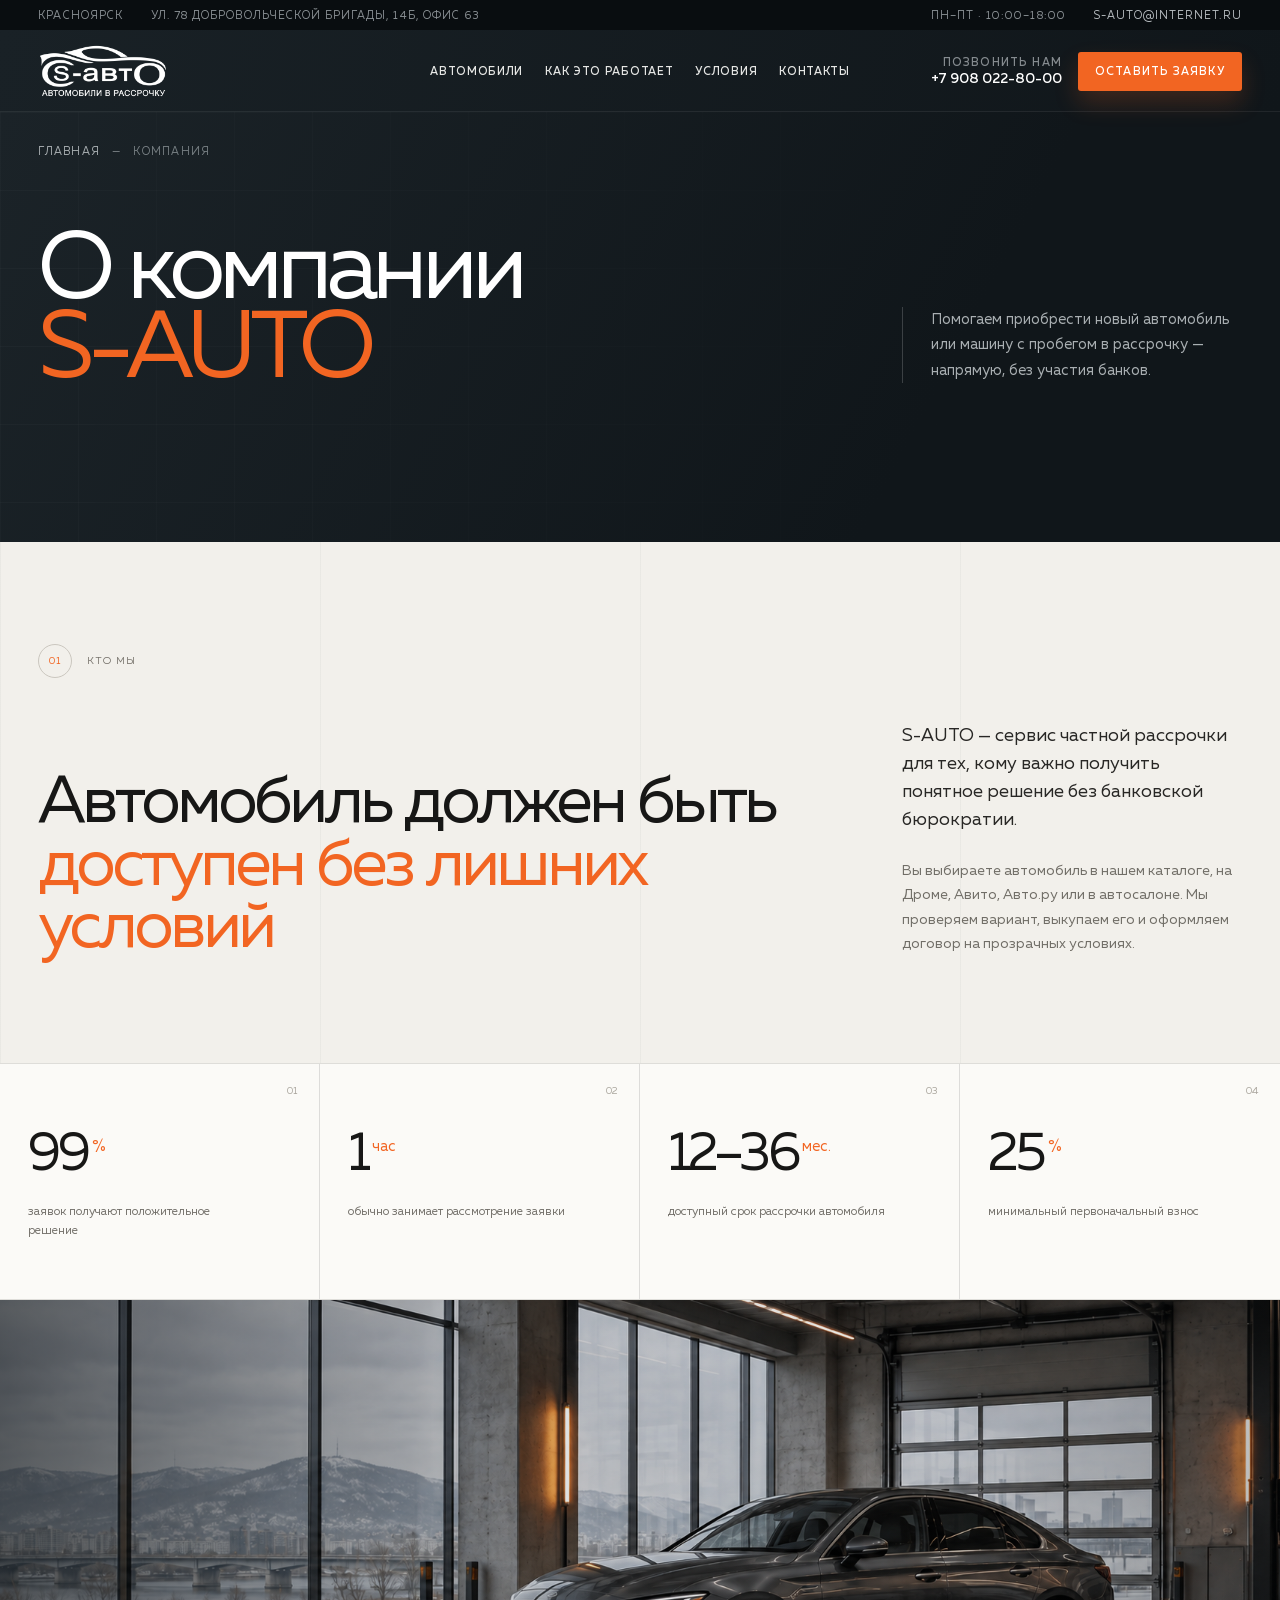
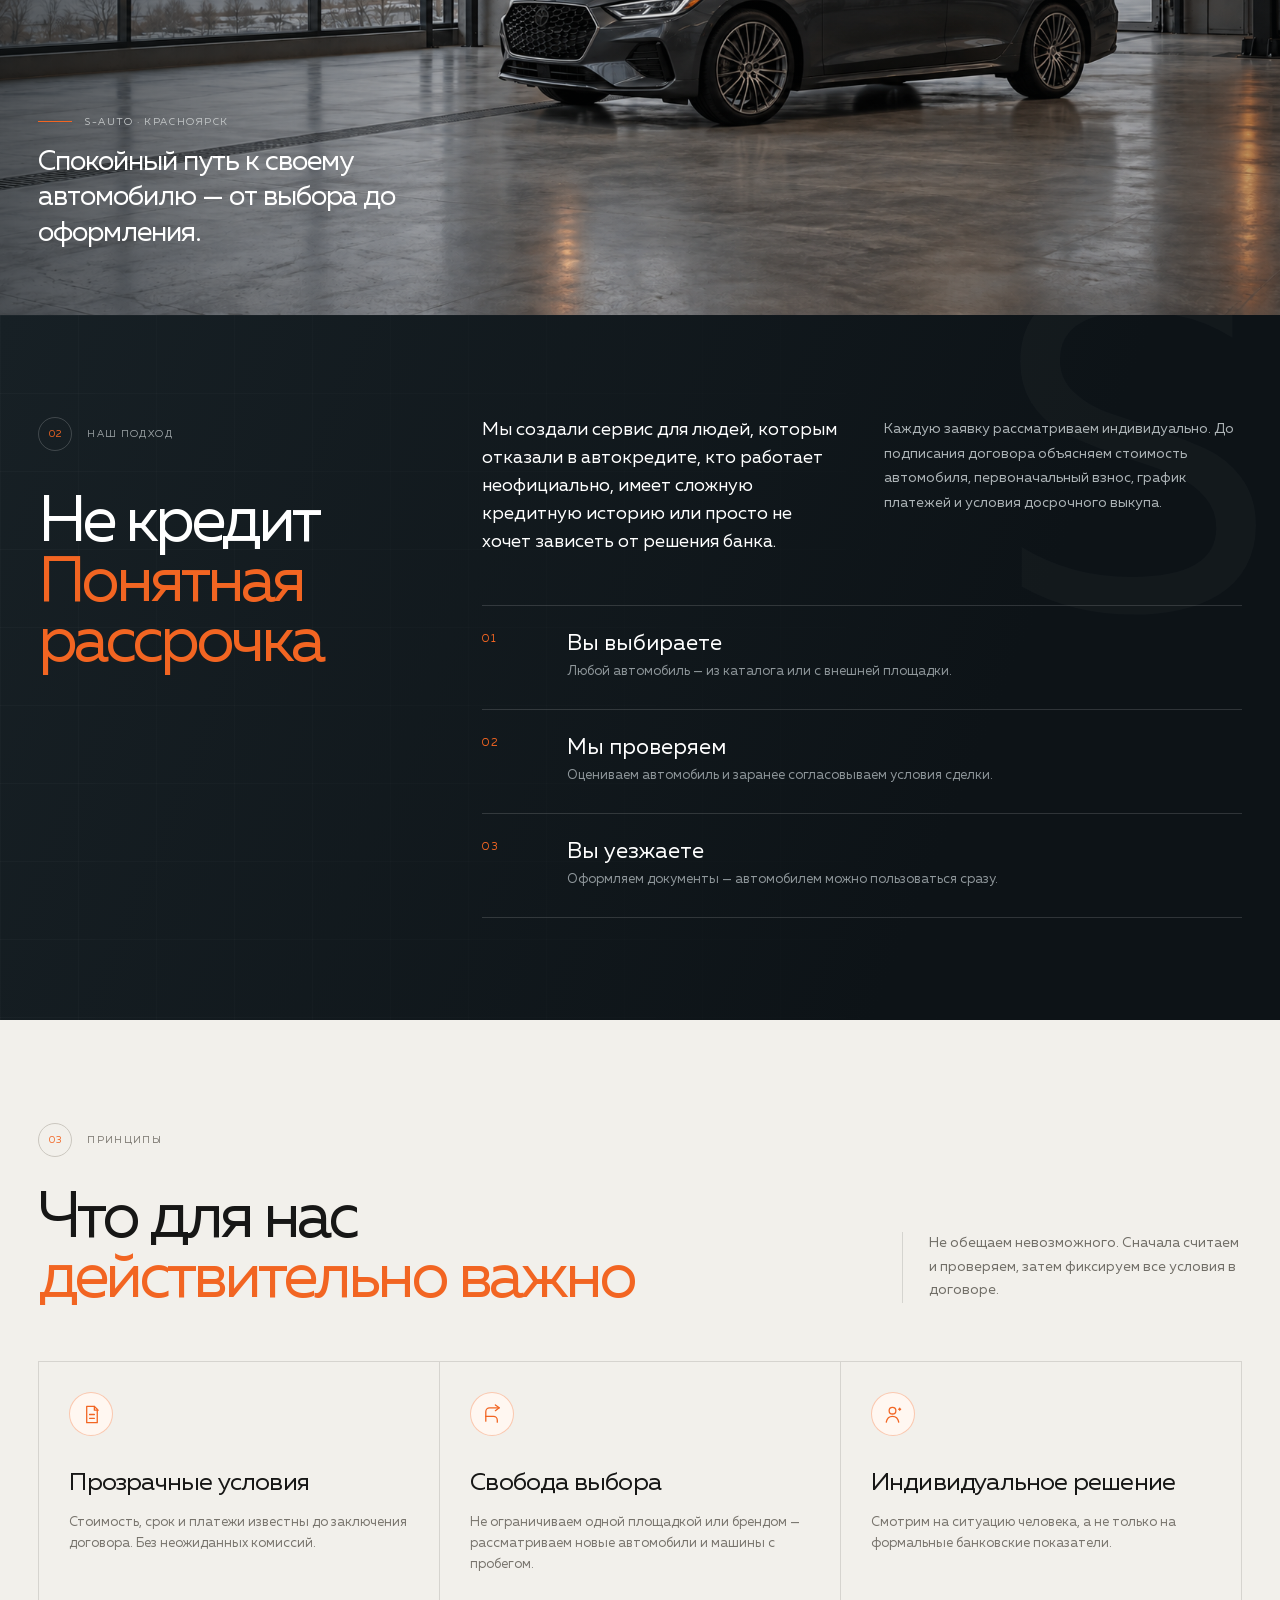
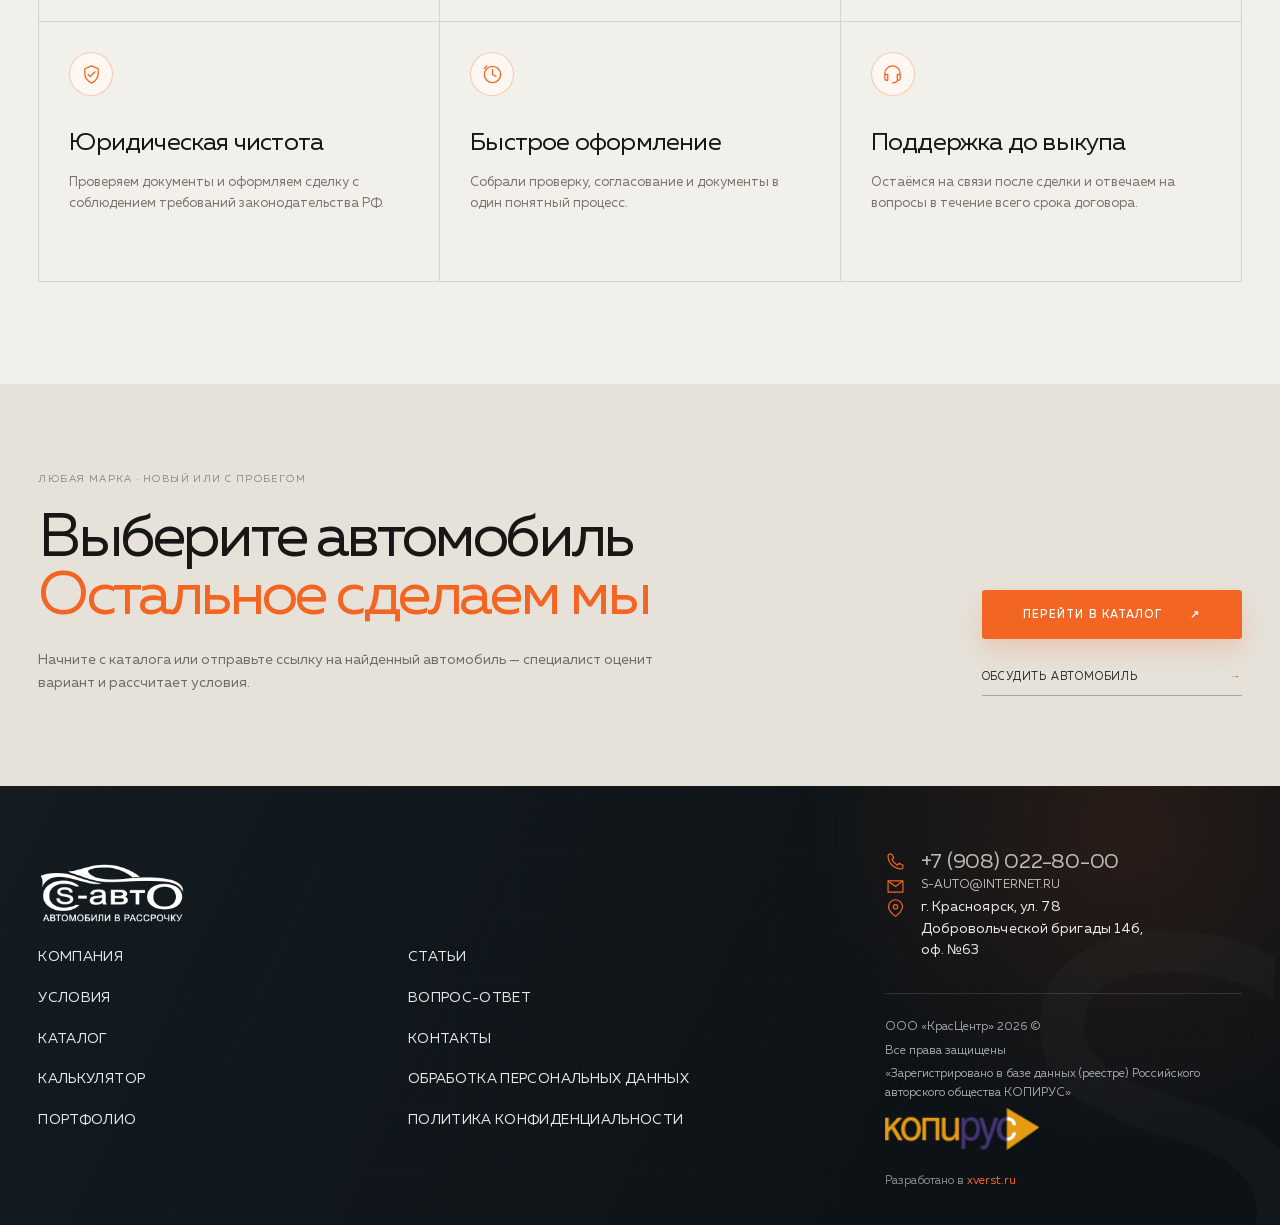
==== about/index.html @ 34129ce4 "feat: add redesigned about page" ====
<!doctype html>
<html lang="ru">
  <head>
    <meta charset="UTF-8" />
    <meta name="viewport" content="width=device-width, initial-scale=1" />
    <meta name="robots" content="noindex, nofollow, noarchive, nosnippet, noimageindex" />
    <meta name="description" content="О компании S-AUTO — автомобили в рассрочку без участия банков в Красноярске." />
    <title>О компании S-AUTO — автомобили в рассрочку</title>
    <link rel="stylesheet" href="../styles.css?v=20260831-portrait-compact" />
    <link rel="stylesheet" href="../about.css?v=20260919-3" />
  </head>
  <body class="about-page">
    <div class="page-shell">
      <header class="header" id="top">
        <div class="utility-bar">
          <span>Красноярск</span><span>ул. 78 Добровольческой бригады, 14Б, офис 63</span><span>ПН–ПТ · 10:00–18:00</span><a href="mailto:s-auto@internet.ru">s-auto@internet.ru</a>
        </div>
        <div class="header-main">
          <a class="brand" href="../" aria-label="S-AUTO — на главную"><img class="brand-logo" src="../assets/s-auto-logo-light.png" alt="S-AUTO — автомобили в рассрочку" /></a>
          <nav class="nav" id="main-nav" aria-label="Основная навигация">
            <a href="../catalog/">Автомобили</a><a href="../#how-it-works">Как это работает</a><a href="../#conditions">Условия</a><a href="#contacts">Контакты</a>
            <div class="mobile-nav-info"><p><span>Адрес</span>Красноярск, ул. 78 Добровольческой бригады, 14Б, офис 63</p><p><span>Режим работы</span>ПН–ПТ, 10:00–18:00</p><a class="mobile-phone" href="tel:+79080228000">+7 908 022-80-00</a><button class="button js-open-modal" type="button">Оставить заявку</button></div>
          </nav>
          <div class="header-actions"><a class="phone" href="tel:+79080228000"><span>Позвонить нам</span>+7 908 022-80-00</a><button class="button button-small js-open-modal" type="button">Оставить заявку</button><button class="menu-toggle" type="button" aria-expanded="false" aria-controls="main-nav" aria-label="Открыть меню"><span></span><span></span></button></div>
        </div>
      </header>

      <main>
        <section class="about-hero" aria-labelledby="about-title">
          <nav class="about-breadcrumbs" aria-label="Хлебные крошки"><a href="../">Главная</a><span>—</span><span>Компания</span></nav>
          <div class="about-hero-copy">
            <h1 id="about-title">О компании<br /><em>S-AUTO</em></h1>
            <p>Помогаем приобрести новый автомобиль или машину с пробегом в рассрочку — напрямую, без участия банков.</p>
          </div>
        </section>

        <section class="about-manifesto" aria-labelledby="manifesto-title">
          <div class="about-section-label"><span>01</span><b>Кто мы</b></div>
          <div class="about-manifesto-main">
            <h2 id="manifesto-title">Автомобиль должен быть<br /><em>доступен без лишних условий</em></h2>
            <div class="manifesto-copy">
              <p class="manifesto-lead">S-AUTO — сервис частной рассрочки для тех, кому важно получить понятное решение без банковской бюрократии.</p>
              <p>Вы выбираете автомобиль в нашем каталоге, на Дроме, Авито, Авто.ру или в автосалоне. Мы проверяем вариант, выкупаем его и оформляем договор на прозрачных условиях.</p>
            </div>
          </div>
        </section>

        <section class="about-facts" aria-label="S-AUTO в цифрах">
          <article><span>01</span><strong>99<sup>%</sup></strong><p>заявок получают положительное решение</p></article>
          <article><span>02</span><strong>1<sup>час</sup></strong><p>обычно занимает рассмотрение заявки</p></article>
          <article><span>03</span><strong>12–36<sup>мес.</sup></strong><p>доступный срок рассрочки автомобиля</p></article>
          <article><span>04</span><strong>25<sup>%</sup></strong><p>минимальный первоначальный взнос</p></article>
        </section>

        <figure class="about-editorial">
          <img src="../assets/about-editorial-car.png" alt="Автомобиль в современном центре S-AUTO" loading="lazy" />
          <figcaption>
            <span>S-AUTO · Красноярск</span>
            <p>Спокойный путь к своему автомобилю — от выбора до оформления.</p>
          </figcaption>
        </figure>

        <section class="about-story" aria-labelledby="story-title">
          <div class="about-story-heading">
            <div class="about-section-label light"><span>02</span><b>Наш подход</b></div>
            <h2 id="story-title">Не кредит<br /><em>Понятная рассрочка</em></h2>
          </div>
          <div class="about-story-body">
            <div class="story-index" aria-hidden="true">S</div>
            <div class="story-columns">
              <p>Мы создали сервис для людей, которым отказали в автокредите, кто работает неофициально, имеет сложную кредитную историю или просто не хочет зависеть от решения банка.</p>
              <p>Каждую заявку рассматриваем индивидуально. До подписания договора объясняем стоимость автомобиля, первоначальный взнос, график платежей и условия досрочного выкупа.</p>
            </div>
            <ol class="story-steps">
              <li><span>01</span><div><h3>Вы выбираете</h3><p>Любой автомобиль — из каталога или с внешней площадки.</p></div></li>
              <li><span>02</span><div><h3>Мы проверяем</h3><p>Оцениваем автомобиль и заранее согласовываем условия сделки.</p></div></li>
              <li><span>03</span><div><h3>Вы уезжаете</h3><p>Оформляем документы — автомобилем можно пользоваться сразу.</p></div></li>
            </ol>
          </div>
        </section>

        <section class="about-principles" aria-labelledby="principles-title">
          <header>
            <div><div class="about-section-label"><span>03</span><b>Принципы</b></div><h2 id="principles-title">Что для нас<br /><em>действительно важно</em></h2></div>
            <p>Не обещаем невозможного. Сначала считаем и проверяем, затем фиксируем все условия в договоре.</p>
          </header>
          <div class="principles-grid">
            <article><span class="principle-icon" aria-hidden="true"><svg viewBox="0 0 24 24"><path d="M7 3.5h8l3 3v14H7z"/><path d="M15 3.5v4h4M10 12h5M10 16h5"/></svg></span><h3>Прозрачные условия</h3><p>Стоимость, срок и платежи известны до заключения договора. Без неожиданных комиссий.</p></article>
            <article><span class="principle-icon" aria-hidden="true"><svg viewBox="0 0 24 24"><path d="M5 19V9a4 4 0 0 1 4-4h10"/><path d="m15 2 4 3-4 3M5 14h8a4 4 0 0 1 4 4v2"/></svg></span><h3>Свобода выбора</h3><p>Не ограничиваем одной площадкой или брендом — рассматриваем новые автомобили и машины с пробегом.</p></article>
            <article><span class="principle-icon" aria-hidden="true"><svg viewBox="0 0 24 24"><circle cx="12" cy="8" r="3.5"/><path d="M5.5 20c.8-4 3-6 6.5-6s5.7 2 6.5 6M18.5 6.5h2M19.5 5.5v2"/></svg></span><h3>Индивидуальное решение</h3><p>Смотрим на ситуацию человека, а не только на формальные банковские показатели.</p></article>
            <article><span class="principle-icon" aria-hidden="true"><svg viewBox="0 0 24 24"><path d="M12 3 19 6v5c0 4.6-2.8 7.8-7 10-4.2-2.2-7-5.4-7-10V6z"/><path d="m8.5 12 2.2 2.2 4.8-5"/></svg></span><h3>Юридическая чистота</h3><p>Проверяем документы и оформляем сделку с соблюдением требований законодательства РФ.</p></article>
            <article><span class="principle-icon" aria-hidden="true"><svg viewBox="0 0 24 24"><circle cx="12" cy="12" r="8.5"/><path d="M12 7v5l3.5 2M3.5 5.5 6 3"/></svg></span><h3>Быстрое оформление</h3><p>Собрали проверку, согласование и документы в один понятный процесс.</p></article>
            <article><span class="principle-icon" aria-hidden="true"><svg viewBox="0 0 24 24"><path d="M4 13v-2a8 8 0 0 1 16 0v2M4 12h3v6H5.5A1.5 1.5 0 0 1 4 16.5zM20 12h-3v6h1.5a1.5 1.5 0 0 0 1.5-1.5zM17 19c-1 1.2-2.6 1.8-5 1.8"/></svg></span><h3>Поддержка до выкупа</h3><p>Остаёмся на связи после сделки и отвечаем на вопросы в течение всего срока договора.</p></article>
          </div>
        </section>

        <section class="about-choice" aria-labelledby="choice-title">
          <div class="choice-copy"><span>Любая марка · Новый или с пробегом</span><h2 id="choice-title">Выберите автомобиль<br /><em>Остальное сделаем мы</em></h2><p>Начните с каталога или отправьте ссылку на найденный автомобиль — специалист оценит вариант и рассчитает условия.</p></div>
          <div class="choice-actions"><a class="button" href="../catalog/">Перейти в каталог <span>↗</span></a><button class="choice-link js-open-modal" type="button">Обсудить автомобиль <span>→</span></button></div>
        </section>
      </main>

      <footer class="footer" id="contacts" aria-label="Подвал сайта">
        <div class="footer-grid">
          <div class="footer-identity"><a class="footer-brand" href="../" aria-label="S-AUTO — на главную"><img class="brand-logo" src="../assets/s-auto-logo-light.png" alt="S-AUTO" /></a><nav class="footer-nav" aria-label="Основные разделы"><a href="./">Компания</a><a href="../#conditions">Условия</a><a href="../catalog/">Каталог</a><a href="../calculator/">Калькулятор</a><a href="https://s-auto.company/portfolio/">Портфолио</a></nav></div>
          <nav class="footer-nav footer-nav-secondary" aria-label="Информация"><a href="../news/">Статьи</a><a href="https://s-auto.company/information/faq/">Вопрос-ответ</a><a href="#contacts">Контакты</a><a href="https://s-auto.company/agreement/">Обработка персональных данных</a><a href="https://s-auto.company/politika-konfidencialnosti/">Политика конфиденциальности</a></nav>
          <div class="footer-contact">
            <a class="footer-contact-row footer-phone" href="tel:+79080228000"><svg aria-hidden="true" viewBox="0 0 24 24"><path d="M7.6 3.5 10 7.8 7.8 9.7a15.4 15.4 0 0 0 6.5 6.5l1.9-2.2 4.3 2.4v2.3c0 1-.8 1.8-1.8 1.8A15.2 15.2 0 0 1 3.5 5.3c0-1 .8-1.8 1.8-1.8h2.3Z" /></svg><span>+7 (908) 022-80-00</span></a>
            <a class="footer-contact-row" href="mailto:s-auto@internet.ru"><svg aria-hidden="true" viewBox="0 0 24 24"><path d="M3.5 5.5h17v13h-17z" /><path d="m4 6 8 6 8-6" /></svg><span>S-AUTO@INTERNET.RU</span></a>
            <address class="footer-contact-row"><svg aria-hidden="true" viewBox="0 0 24 24"><path d="M20 10c0 5-8 11-8 11S4 15 4 10a8 8 0 1 1 16 0Z" /><circle cx="12" cy="10" r="2.5" /></svg><span>г. Красноярск, ул. 78<br />Добровольческой бригады 14б,<br />оф. №63</span></address>
            <div class="footer-legal"><p>ООО «КрасЦентр» 2026 ©</p><p>Все права защищены</p><p>«Зарегистрировано в базе данных (реестре) Российского авторского общества КОПИРУС»</p><img class="copyrus-logo" src="../assets/copyrus.png" alt="КОПИРУС" /></div><p class="footer-developer">Разработано в <a href="https://xverst.ru/">xverst.ru</a></p>
          </div>
        </div>
      </footer>
    </div>

    <dialog class="modal" id="request-modal">
      <button class="modal-close" type="button" aria-label="Закрыть">×</button><span class="eyebrow dark"><span></span> Заявка на рассрочку</span><h2>Обсудим условия<br />и подберём автомобиль</h2><p>Оставьте контакты — специалист S-AUTO перезвонит вам в течение рабочего дня.</p>
      <form id="request-form"><label>Ваше имя<input name="name" autocomplete="name" placeholder="Александр" required /></label><label>Телефон<input name="phone" inputmode="tel" autocomplete="tel" placeholder="+7 900 000-00-00" required /></label><button class="button" type="submit">Отправить заявку <span>↗</span></button><small>Нажимая кнопку, вы соглашаетесь с обработкой персональных данных.</small></form>
      <div class="success" hidden><span>✓</span><h3>Заявка принята</h3><p>Спасибо! Мы свяжемся с вами в рабочее время.</p></div>
    </dialog>
    <script src="../about.js?v=20260919-1"></script>
  </body>
</html>
---- styles.css ----
@font-face{font-family:Muller;src:url("assets/MullerRegular.ttf");font-weight:400;font-display:swap}@font-face{font-family:Muller;src:url("assets/MullerMedium.ttf");font-weight:600;font-display:swap}
:root{--orange:#f26522;--orange-hot:#ff7433;--ink:#171716;--paper:#f2f0eb;--muted:#a6a39c;--line:rgba(23,23,22,.13);--shadow:0 28px 70px rgba(20,20,18,.17)}
*{box-sizing:border-box}html{scroll-behavior:smooth}body{margin:0;background:#d8d6d1;color:var(--ink);font-family:Manrope,sans-serif;-webkit-font-smoothing:antialiased}.page-shell{width:min(1600px,calc(100% - 28px));margin:14px auto;background:var(--paper);box-shadow:0 10px 45px rgba(0,0,0,.1);overflow:hidden}.header{background:rgba(247,246,242,.97);border-bottom:1px solid var(--line);position:relative;z-index:10}.header-main{min-height:94px;padding:0 42px;display:flex;align-items:center;justify-content:space-between;gap:28px}.brand{display:flex;align-items:center;color:inherit;text-decoration:none;flex:0 0 auto}.brand-mark{width:46px;height:46px;border-radius:14px;background:var(--orange);display:grid;place-items:center;color:#fff;font-family:Georgia,serif;font-size:24px;font-weight:700;box-shadow:0 10px 24px rgba(242,101,34,.25)}.brand-mark svg{width:31px;height:31px;fill:none;stroke:white;stroke-width:2}.brand-name{font-weight:600;font-size:20px;letter-spacing:-.7px;margin-left:11px}.brand-note{font-size:8px;line-height:1.3;text-transform:uppercase;letter-spacing:.8px;margin-left:12px;padding-left:12px;border-left:1px solid var(--line);color:#77746f}.contact-strip{display:flex;align-items:center;gap:26px;margin-left:auto}.contact-item{display:flex;align-items:center;gap:9px;min-width:112px}.contact-address{min-width:216px}.contact-icon{width:32px;height:32px;border:1px solid rgba(242,101,34,.28);border-radius:50%;display:grid;place-items:center;flex:0 0 auto}.contact-icon svg{width:17px;height:17px;fill:none;stroke:var(--orange);stroke-width:1.6;stroke-linecap:round;stroke-linejoin:round}.contact-item small,.contact-item strong{display:block}.contact-item small{color:#99958e;font-size:7px;text-transform:uppercase;letter-spacing:1.25px;margin-bottom:4px}.contact-item strong{font-size:10px;line-height:1.35;font-weight:600}.nav{min-height:48px;padding:0 42px;border-top:1px solid var(--line);display:flex;align-items:center;justify-content:center;gap:clamp(24px,4vw,66px);background:#efede8}.nav>a{color:#4e4d49;text-decoration:none;font-size:10px;font-weight:600;text-transform:uppercase;letter-spacing:.7px;position:relative}.nav>a:after{content:"";position:absolute;left:0;right:100%;bottom:-16px;height:2px;background:var(--orange);transition:.25s}.nav>a:hover:after{right:0}.mobile-nav-info{display:none}.header-actions{display:flex;align-items:center;gap:16px;flex:0 0 auto}.phone{text-decoration:none;color:var(--ink);font-size:14px;font-weight:600;text-align:right;white-space:nowrap}.phone span{display:block;color:#8c8982;font-size:7px;text-transform:uppercase;letter-spacing:1.2px;margin-bottom:4px}.button{appearance:none;border:0;border-radius:3px;background:var(--orange);color:white;text-decoration:none;padding:18px 22px;display:inline-flex;align-items:center;justify-content:center;gap:28px;font:600 11px Manrope,sans-serif;text-transform:uppercase;letter-spacing:1.1px;cursor:pointer;box-shadow:0 12px 24px rgba(242,101,34,.2);transition:transform .25s,box-shadow .25s,background .25s}.button:hover{transform:translateY(-2px);background:var(--orange-hot);box-shadow:0 16px 32px rgba(242,101,34,.34)}.button-small{padding:14px 17px;gap:12px}.menu-toggle{display:none;background:none;border:0;padding:10px}.menu-toggle span{display:block;width:24px;height:2px;background:var(--ink);margin:5px}
.hero{height:min(720px,calc(100vh - 170px));min-height:580px;position:relative;overflow:hidden;color:#fff}.hero-image{position:absolute;width:100%;height:100%;object-fit:cover;object-position:center}.hero-shade{position:absolute;inset:0;background:linear-gradient(90deg,rgba(11,16,22,.92) 0%,rgba(11,16,22,.7) 34%,rgba(11,16,22,.11) 68%,rgba(11,16,22,.18) 100%),linear-gradient(0deg,rgba(9,11,12,.5),transparent 42%)}.hero-grid{position:absolute;inset:0;background:linear-gradient(90deg,transparent 49.92%,rgba(255,255,255,.1) 50%,transparent 50.08%);opacity:.35}.hero-copy{position:absolute;left:7.2%;top:50%;transform:translateY(-47%);max-width:720px}.eyebrow{display:flex;align-items:center;gap:10px;text-transform:uppercase;font-size:10px;letter-spacing:2.3px;color:rgba(255,255,255,.72);margin-bottom:24px}.eyebrow>span{width:28px;height:2px;background:var(--orange)}.eyebrow.dark{color:#77736d}.hero h1{margin:0;font-size:clamp(48px,5.2vw,86px);line-height:.98;letter-spacing:-4.6px;font-weight:600}.hero h1 em,.footer h2 em{color:var(--orange);font-family:Georgia,serif;font-weight:400}.hero-copy>p{max-width:510px;font-size:17px;line-height:1.65;color:rgba(255,255,255,.72);margin:27px 0 34px}.hero-actions{display:flex;align-items:center;gap:32px}.text-link{color:#fff;text-decoration:none;font-size:12px;text-transform:uppercase;letter-spacing:1px;display:flex;align-items:center;gap:10px}.play{width:34px;height:34px;border:1px solid rgba(255,255,255,.35);border-radius:50%;display:grid;place-items:center}.approval-card{position:absolute;right:4.5%;bottom:64px;display:flex;gap:14px;align-items:center;padding:15px 18px;background:rgba(247,246,242,.91);backdrop-filter:blur(14px);color:var(--ink);box-shadow:var(--shadow);animation:float 4s ease-in-out infinite}.approval-icon{width:36px;height:36px;border-radius:50%;display:grid;place-items:center;background:#e8f1e9;color:#39724b}.approval-card strong{display:block;font-size:12px}.approval-card span{display:block;color:#77736d;font-size:9px;margin-top:4px}.hero-meta{position:absolute;left:0;right:0;bottom:0;border-top:1px solid rgba(255,255,255,.2);height:40px;display:flex;align-items:center;gap:34px;padding:0 7.2%;font-size:8px;text-transform:uppercase;letter-spacing:1.8px;color:rgba(255,255,255,.55)}
.benefits{display:grid;grid-template-columns:repeat(4,1fr);background:#faf9f6;border-bottom:1px solid var(--line)}.benefit{min-height:190px;padding:34px 28px 30px;border-right:1px solid var(--line);display:grid;grid-template-columns:48px 1fr;gap:16px;position:relative;transition:background .25s,transform .25s}.benefit:hover{background:#fff;transform:translateY(-5px);z-index:2;box-shadow:0 18px 45px rgba(20,20,20,.08)}.benefit-number{position:absolute;right:20px;top:20px;font-size:9px;letter-spacing:1px;color:#aaa69d}.benefit-icon{width:48px;height:48px;border-radius:50%;border:1px solid rgba(242,101,34,.28);display:grid;place-items:center;background:#fff5ef}.benefit-icon svg{width:25px;height:25px;fill:none;stroke:var(--orange);stroke-width:1.7;stroke-linecap:round;stroke-linejoin:round}.benefit strong{display:block;font-size:14px;margin-top:4px}.benefit p{font-size:11px;line-height:1.55;color:#7a7770;margin:8px 0 0}.next-section{padding:110px 7.2%;min-height:480px;position:relative;background:radial-gradient(circle at 80% 30%,rgba(242,101,34,.1),transparent 28%),var(--paper)}.next-section:after{content:"S";position:absolute;right:6%;bottom:-100px;font:400 470px/.8 Georgia,serif;color:rgba(23,23,22,.035);pointer-events:none}.next-section h2{font-size:clamp(38px,4.5vw,68px);letter-spacing:-3.3px;line-height:1.05;margin:0 0 42px;max-width:850px}.footer{background:#181817;color:#fff;padding:82px 7.2% 24px}.footer-lead{display:grid;grid-template-columns:1fr 2.2fr auto;align-items:end;padding-bottom:68px;border-bottom:1px solid rgba(255,255,255,.12)}.footer-brand{align-self:start}.footer-brand .brand-mark{width:40px;height:40px;border-radius:12px}.footer h2{font-size:clamp(38px,4vw,64px);line-height:1;margin:0;letter-spacing:-3px}.footer-columns{display:grid;grid-template-columns:1fr 1.4fr 1fr;gap:60px;margin:64px 0}.footer-columns>div{display:flex;flex-direction:column;align-items:flex-start;gap:12px}.footer-label{text-transform:uppercase;letter-spacing:2px;font-size:9px;color:#77756e;margin-bottom:12px}.footer a,.footer p{color:#bebcb6;text-decoration:none;font-size:12px;line-height:1.7;margin:0}.footer a:hover{color:var(--orange)}.footer-bottom{padding-top:22px;border-top:1px solid rgba(255,255,255,.12);display:flex;justify-content:space-between;color:#67655f;font-size:9px;text-transform:uppercase;letter-spacing:1px}.footer-bottom a{color:#67655f;text-decoration:none}
.modal{width:min(520px,calc(100% - 30px));border:0;padding:50px;background:#f5f3ee;color:var(--ink);box-shadow:0 40px 100px rgba(0,0,0,.35)}.modal::backdrop{background:rgba(10,10,9,.65);backdrop-filter:blur(5px)}.modal h2{font-size:36px;line-height:1.05;letter-spacing:-1.8px;margin:0}.modal>p{font-size:13px;line-height:1.7;color:#77736d}.modal-close{position:absolute;right:18px;top:15px;background:none;border:0;font-size:29px;cursor:pointer;color:#777}.modal form{display:grid;gap:16px;margin-top:28px}.modal label{font-size:9px;text-transform:uppercase;letter-spacing:1.2px;color:#777}.modal input{width:100%;border:0;border-bottom:1px solid #c9c5bc;background:transparent;padding:11px 0;font:15px Manrope;margin-top:4px;outline:0}.modal input:focus{border-color:var(--orange)}.modal small{font-size:8px;line-height:1.5;color:#999}.success{text-align:center;padding:30px 0}.success>span{display:grid;place-items:center;margin:auto;width:60px;height:60px;border-radius:50%;background:#e5eee5;color:#39724b;font-size:28px}.success h3{font-size:27px;margin:18px 0 8px}.success p{color:#777;font-size:13px}@keyframes float{50%{transform:translateY(-7px)}}
@media(max-width:1320px){.contact-strip{gap:18px}.contact-item:first-child{display:none}.contact-address{min-width:205px}.brand-note{display:none}}
@media(max-width:1100px){.header-main{min-height:82px;padding:0 28px}.contact-strip{display:none}.nav{display:none}.nav.open{display:flex;position:absolute;left:0;right:0;top:82px;background:#f7f6f2;flex-direction:column;align-items:flex-start;gap:20px;padding:30px 40px 36px;box-shadow:0 24px 45px rgba(0,0,0,.16);max-height:calc(100vh - 82px);overflow:auto}.nav.open>a{font-size:12px}.nav.open>a:after{bottom:-6px}.mobile-nav-info{display:grid;grid-template-columns:1.4fr 1fr auto;gap:22px;width:100%;padding-top:24px;margin-top:8px;border-top:1px solid var(--line);align-items:end}.mobile-nav-info p{margin:0;font-size:11px;line-height:1.5}.mobile-nav-info p span{display:block;color:#99958e;font-size:8px;text-transform:uppercase;letter-spacing:1.2px;margin-bottom:5px}.mobile-phone{font-size:14px!important;font-weight:600!important;text-transform:none!important;white-space:nowrap}.mobile-nav-info .button{display:none}.menu-toggle{display:block}.header-actions .button{display:none}.hero{height:min(720px,calc(100vh - 110px))}.benefits{grid-template-columns:repeat(2,1fr)}.footer-lead{grid-template-columns:1fr 2fr}.footer-lead>.button{grid-column:2;margin-top:30px;width:max-content}}
@media(max-width:680px){.page-shell{width:100%;margin:0}.header-main{min-height:76px;padding:0 18px}.brand-mark{width:40px;height:40px;border-radius:11px}.brand-name{font-size:18px}.phone{display:none}.nav.open{top:76px;padding:25px 24px}.mobile-nav-info{grid-template-columns:1fr;gap:16px}.mobile-nav-info .button{display:inline-flex;width:100%;margin-top:4px}.hero{height:680px;min-height:0}.hero-image{object-position:62% center}.hero-shade{background:linear-gradient(90deg,rgba(11,16,22,.91),rgba(11,16,22,.38)),linear-gradient(0deg,rgba(9,11,12,.7),transparent)}.hero-copy{left:22px;right:20px;top:44%;transform:translateY(-50%)}.hero h1{font-size:47px;letter-spacing:-2.8px}.hero-copy>p{font-size:14px;max-width:370px}.hero-actions{align-items:flex-start;flex-direction:column;gap:20px}.approval-card{right:18px;bottom:53px}.hero-meta{padding:0 22px;gap:14px}.hero-meta span:first-child{display:none}.benefits{grid-template-columns:1fr}.benefit{min-height:150px}.next-section{padding:78px 22px}.next-section h2{font-size:42px;letter-spacing:-2px}.footer{padding:64px 22px 20px}.footer-lead{display:block}.footer h2{margin:42px 0 30px;font-size:44px}.footer-columns{grid-template-columns:1fr;gap:38px}.footer-bottom{gap:16px;flex-direction:column}.modal{padding:42px 25px}.modal h2{font-size:31px}}
@media(prefers-reduced-motion:reduce){html{scroll-behavior:auto}.approval-card{animation:none}.button,.benefit{transition:none}}

/* Brand typography and supplied logo */
body{font-family:Muller,sans-serif}.button{font-family:Muller,sans-serif}.brand-logo{display:block;width:154px;height:76px;object-fit:contain}.footer-brand{width:max-content;background:#f7f6f2;padding:4px 12px;border-radius:3px}.footer-brand .brand-logo{width:138px;height:68px}
@media(max-width:680px){.brand-logo{width:124px;height:62px}.footer-brand .brand-logo{width:128px;height:62px}}

/* Conversion-first direction */
.utility-bar{height:30px;padding:0 42px;display:flex;align-items:center;gap:28px;background:#1b1b1a;color:#aaa8a3;font-size:8px;text-transform:uppercase;letter-spacing:1.05px}.utility-bar span:nth-child(2){margin-right:auto}.utility-bar a{color:#d9d6cf;text-decoration:none}.header-main{min-height:82px}.header-main>.nav{min-height:0;padding:0;border:0;background:transparent;gap:34px;margin-left:auto}.header-main>.nav>a{font-size:10px}.header-main>.nav>a:after{bottom:-10px}.contact-strip{display:none}.header-actions{margin-left:18px}.conversion-hero{height:min(760px,calc(100vh - 126px));min-height:690px}.conversion-hero .hero-image{object-position:center}.conversion-hero .hero-shade{background:linear-gradient(90deg,rgba(8,13,18,.96) 0%,rgba(8,13,18,.8) 37%,rgba(8,13,18,.18) 64%,rgba(8,13,18,.08) 100%),linear-gradient(0deg,rgba(7,10,12,.65),transparent 55%)}.conversion-hero .hero-copy{top:31%;transform:translateY(-50%);max-width:670px}.conversion-hero h1{font-size:clamp(52px,4.8vw,76px);letter-spacing:-4px}.conversion-hero h1 em{font-family:Muller,sans-serif;font-style:normal}.conversion-hero .hero-copy>p{font-size:15px;max-width:560px;margin:22px 0 20px}.fact-chips{display:flex;gap:10px;flex-wrap:wrap}.fact-chips span{padding:9px 12px;border:1px solid rgba(255,255,255,.2);background:rgba(255,255,255,.05);font-size:9px;text-transform:uppercase;letter-spacing:.8px;color:rgba(255,255,255,.82);backdrop-filter:blur(8px)}
.quick-calc{position:absolute;left:7.2%;bottom:30px;width:min(820px,60vw);padding:22px 24px 20px;background:rgba(246,244,239,.97);color:var(--ink);box-shadow:0 24px 60px rgba(0,0,0,.25);border-top:3px solid var(--orange);backdrop-filter:blur(18px)}.calc-heading{display:flex;align-items:baseline;justify-content:space-between;margin-bottom:18px}.calc-heading span{font-size:8px;text-transform:uppercase;letter-spacing:1.5px;color:#8d8981}.calc-heading strong{font-size:18px;letter-spacing:-.4px}.calc-fields{display:grid;grid-template-columns:repeat(3,1fr);gap:24px}.calc-field>span{display:flex;justify-content:space-between;gap:12px;font-size:9px;text-transform:uppercase;letter-spacing:.7px;color:#77736c}.calc-field output{font-size:10px;color:var(--ink);font-weight:600;white-space:nowrap}.calc-field input{width:100%;height:3px;margin:16px 0 8px;appearance:none;background:linear-gradient(90deg,var(--orange) 0 30%,#d6d2ca 30%);outline:0}.calc-field input::-webkit-slider-thumb{appearance:none;width:15px;height:15px;border-radius:50%;background:var(--orange);border:3px solid #fff;box-shadow:0 2px 8px rgba(0,0,0,.25);cursor:grab}.calc-field small{display:block;font-size:8px;color:#9a968f}.calc-result{display:grid;grid-template-columns:1fr auto auto;align-items:center;gap:26px;margin-top:20px;padding-top:17px;border-top:1px solid var(--line)}.calc-result>span{font-size:10px;text-transform:uppercase;letter-spacing:.8px}.calc-result>span small{display:block;margin-top:4px;color:#97938b;font-size:7px;text-transform:none;letter-spacing:0}.calc-result>strong{font-size:25px;white-space:nowrap}.calc-result>strong small{font-size:9px;margin-left:5px;color:#77736c}.calc-result .button{padding:14px 16px;gap:14px;font-size:9px;box-shadow:none}
.trust-line{min-height:82px;padding:0 5%;display:grid;grid-template-columns:repeat(5,1fr);align-items:center;background:#faf9f6;border-bottom:1px solid var(--line)}.trust-line span{min-height:40px;padding:0 22px;border-right:1px solid var(--line);display:flex;align-items:center;justify-content:center;gap:6px;color:#77736c;font-size:10px;text-transform:uppercase;letter-spacing:.6px;white-space:nowrap}.trust-line span:last-child{border:0}.trust-line b{color:var(--orange);font-size:12px}
.modal input{font-family:Muller,sans-serif}
@media(max-width:1320px){.utility-bar{padding:0 30px}.header-main>.nav{gap:22px}.conversion-hero .hero-copy{max-width:600px}.quick-calc{width:min(780px,68vw)}}
@media(max-width:1100px){.utility-bar span:nth-child(2){display:none}.utility-bar span:nth-child(3){margin-right:auto}.header-main>.nav{display:none}.header-main>.nav.open{display:flex;top:112px}.conversion-hero{height:790px}.quick-calc{left:28px;width:calc(100% - 56px)}.trust-line{grid-template-columns:repeat(3,1fr);padding:14px 3%;gap:8px}.trust-line span{border:0}.header-actions{margin-left:auto}}
@media(max-width:680px){.utility-bar{display:none}.header-main>.nav.open{top:76px}.conversion-hero{height:auto;min-height:1040px;padding:58px 22px 24px}.conversion-hero .hero-image{object-position:66% center}.conversion-hero .hero-shade{background:linear-gradient(180deg,rgba(8,13,18,.94) 0%,rgba(8,13,18,.72) 42%,rgba(8,13,18,.88) 70%,rgba(8,13,18,.98) 100%)}.conversion-hero .hero-copy{position:relative;left:auto;right:auto;top:auto;transform:none;max-width:none}.conversion-hero h1{font-size:45px;line-height:1.02;letter-spacing:-2.5px}.conversion-hero .hero-copy>p{font-size:13px}.quick-calc{position:relative;left:auto;bottom:auto;width:100%;margin-top:255px;padding:20px 18px}.calc-heading{display:block}.calc-heading span{display:block;margin-bottom:6px}.calc-fields{grid-template-columns:1fr;gap:20px}.calc-result{grid-template-columns:1fr auto;gap:14px}.calc-result .button{grid-column:1/-1;width:100%;margin-top:2px}.calc-result>strong{font-size:23px}.trust-line{grid-template-columns:repeat(2,1fr);padding:15px 8px}.trust-line span{justify-content:flex-start;white-space:normal;padding:8px 12px;font-size:8px}.trust-line span:last-child{grid-column:1/-1;justify-content:center}.next-section{padding-top:72px}}

/* Clean full-bleed hero without calculator */
body{background:#fff}.page-shell{width:100%;margin:0;box-shadow:none}.conversion-hero{height:min(760px,calc(100vh - 112px));min-height:650px}.conversion-hero .hero-copy{top:50%;transform:translateY(-50%)}.conversion-hero .hero-actions{margin-top:30px}.conversion-hero .hero-copy>p{margin-bottom:20px}.conversion-hero .fact-chips{margin-bottom:0}
@media(max-width:1100px){.conversion-hero{height:min(740px,calc(100vh - 112px));min-height:650px}}
@media(max-width:680px){.conversion-hero{height:690px;min-height:690px;padding:0}.conversion-hero .hero-copy{position:absolute;left:22px;right:20px;top:48%;transform:translateY(-50%)}.conversion-hero .hero-image{object-position:65% center}.conversion-hero .hero-shade{background:linear-gradient(90deg,rgba(8,13,18,.94),rgba(8,13,18,.28)),linear-gradient(0deg,rgba(8,13,18,.72),transparent 60%)}.conversion-hero .hero-actions{margin-top:25px}.conversion-hero .fact-chips{gap:7px}.conversion-hero .hero-actions{align-items:flex-start;flex-direction:column;gap:18px}}

/* One shared vertical alignment line */
:root{--content-gutter:clamp(22px,3vw,48px)}.utility-bar,.header-main{padding-left:var(--content-gutter);padding-right:var(--content-gutter)}.header-main>.brand .brand-logo{margin-left:-12px}.conversion-hero .hero-copy{left:var(--content-gutter)}.next-section,.footer{padding-left:var(--content-gutter);padding-right:var(--content-gutter)}
@media(max-width:1100px){.header-main>.nav.open{padding-left:var(--content-gutter);padding-right:var(--content-gutter)}}
@media(max-width:680px){.header-main>.brand .brand-logo{margin-left:-10px}.conversion-hero .hero-copy{left:var(--content-gutter);right:var(--content-gutter)}}

/* Lighter photo overlay */
.conversion-hero .hero-shade{background:linear-gradient(90deg,rgba(8,13,18,.76) 0%,rgba(8,13,18,.54) 38%,rgba(8,13,18,.1) 66%,rgba(8,13,18,.03) 100%),linear-gradient(0deg,rgba(7,10,12,.38),transparent 52%)}
@media(max-width:680px){.conversion-hero .hero-shade{background:linear-gradient(90deg,rgba(8,13,18,.78),rgba(8,13,18,.2)),linear-gradient(0deg,rgba(8,13,18,.5),transparent 62%)}}

/* Two-slide hero */
.hero-slider{position:relative}.hero-slide{position:absolute;inset:0;overflow:hidden;opacity:0;visibility:hidden;pointer-events:none;transition:opacity .8s ease,visibility .8s ease}.hero-slide.is-active{opacity:1;visibility:visible;pointer-events:auto;z-index:1}.hero-slide .hero-image{transform:scale(1.025);transition:transform 7s ease}.hero-slide.is-active .hero-image{transform:scale(1)}.hero-slide .hero-copy{opacity:0;transform:translateY(calc(-50% + 16px));transition:opacity .55s ease .18s,transform .65s ease .18s}.hero-slide.is-active .hero-copy{opacity:1;transform:translateY(-50%)}.conversion-hero .hero-copy h2{margin:0;font-size:clamp(52px,4.8vw,76px);line-height:.98;letter-spacing:-4px;font-weight:600}.conversion-hero .hero-copy h2 em{display:inline-block;color:var(--orange);font-style:normal;font-weight:400}.text-button{display:flex;align-items:center;gap:10px;padding:0;border:0;background:none;color:#fff;font:600 11px Muller,sans-serif;text-transform:uppercase;letter-spacing:1px;cursor:pointer}.slider-controls{position:absolute;right:var(--content-gutter);bottom:30px;z-index:4;display:flex;align-items:center;gap:14px;color:#fff}.slider-arrow{width:42px;height:42px;border:1px solid rgba(255,255,255,.32);border-radius:50%;display:grid;place-items:center;background:rgba(8,13,18,.22);backdrop-filter:blur(8px);color:#fff;font-size:16px;cursor:pointer;transition:.25s}.slider-arrow:hover{border-color:var(--orange);background:var(--orange)}.slider-dots{display:flex;align-items:center;gap:7px}.slider-dot{width:20px;height:2px;padding:0;border:0;background:rgba(255,255,255,.32);cursor:pointer;transition:.3s}.slider-dot.is-active{width:38px;background:var(--orange)}.slider-count{min-width:52px;font-size:9px;color:rgba(255,255,255,.55);letter-spacing:1px}.slider-count b{color:#fff;font-size:11px}
@media(max-width:680px){.hero-slide .hero-copy{transform:translateY(calc(-50% + 12px))}.hero-slide.is-active .hero-copy{transform:translateY(-50%)}.conversion-hero .hero-copy h2{font-size:43px;line-height:1.02;letter-spacing:-2.4px}.slider-controls{right:var(--content-gutter);bottom:20px}.slider-arrow{width:36px;height:36px}.slider-count{display:none}.slider-dot{width:15px}.slider-dot.is-active{width:28px}}
@media(prefers-reduced-motion:reduce){.hero-slide,.hero-slide .hero-image,.hero-slide .hero-copy{transition:none}}

/* First-screen-only layout and centered desktop navigation */
.page-shell{min-height:100svh}.header{border-bottom:0}.header-main{position:relative}.header-main>.nav{position:absolute;left:50%;margin:0;transform:translateX(-50%)}.conversion-hero{height:calc(100svh - 112px);min-height:600px}.conversion-hero .hero-copy h1,.conversion-hero .hero-copy h2{text-wrap:balance}
@media(max-width:1100px){.header-main>.nav.open{left:0;right:0;margin:0;transform:none}.conversion-hero{height:calc(100svh - 112px);min-height:600px}}
@media(max-width:680px){.header-main{min-height:76px}.conversion-hero{height:calc(100svh - 76px);min-height:620px}.conversion-hero .hero-copy h1{font-size:43px}.conversion-hero .hero-copy h2{font-size:41px}}

/* Dark automotive header with the supplied light logo */
.header{background:#11171c}
.utility-bar{background:#090d10;color:#898f93}
.utility-bar a{color:#b7bcc0}
.header-main{background:linear-gradient(105deg,#192126 0%,#10161a 100%);box-shadow:inset 0 -1px rgba(255,255,255,.07)}
.header-main>.nav>a{color:#e6e7e5}
.phone{color:#fff}
.phone span{color:#858b8f}
.menu-toggle span{background:#fff}
@media(max-width:1100px){.header-main>.nav.open{background:#151c21}.mobile-nav-info{border-color:rgba(255,255,255,.12)}.mobile-nav-info p{color:#e6e7e5}.mobile-nav-info p span{color:#858b8f}.mobile-phone{color:#fff!important}}

/* Client readability feedback: no supporting copy below 11px */
.utility-bar,
.header-main>.nav>a,
.phone span,
.fact-chips span,
.trust-line span,
.slider-count,
.modal label,
.modal small{font-size:11px}

/* More expressive mobile advantages grid */
@media(max-width:680px){
  .trust-line{grid-template-columns:repeat(2,1fr);gap:0;padding:0 16px;background:#f7f5f0;align-items:stretch}
  .trust-line span{display:flex;flex-direction:column;align-items:flex-start;justify-content:center;min-height:82px;padding:16px 14px;border-right:1px solid var(--line);border-bottom:1px solid var(--line);font-size:11px;line-height:1.4;letter-spacing:.45px;white-space:normal}
  .trust-line span:nth-child(2n){border-right:0}
  .trust-line span:last-child{grid-column:1/-1;flex-direction:row;justify-content:flex-start;align-items:center;gap:6px;min-height:70px;border-right:0;border-bottom:0;white-space:nowrap}
  .trust-line span:last-child b{margin-bottom:0}
  .trust-line span::before{content:none}
  .trust-line b{display:block;margin-bottom:4px;font-size:13px;line-height:1.2}
  .mobile-nav-info p span{font-size:11px}
}

/* Complete information footer */
.footer{
  position:relative;
  overflow:hidden;
  padding:64px var(--content-gutter) 34px;
  background:
    radial-gradient(circle at 88% 10%,rgba(242,101,34,.12),transparent 27%),
    linear-gradient(115deg,#141c21 0%,#0d1216 72%);
  color:#fff;
}
.footer::before{
  content:"";
  position:absolute;
  inset:0;
  opacity:.22;
  pointer-events:none;
  background-image:linear-gradient(rgba(255,255,255,.025) 1px,transparent 1px),linear-gradient(90deg,rgba(255,255,255,.018) 1px,transparent 1px);
  background-size:64px 64px;
  mask-image:linear-gradient(90deg,transparent,#000 38%,#000);
}
.footer::after{
  content:"S";
  position:absolute;
  right:-38px;
  bottom:-190px;
  font-size:520px;
  font-weight:500;
  line-height:1;
  color:rgba(255,255,255,.018);
  pointer-events:none;
}
.footer-grid{
  position:relative;
  z-index:1;
  display:grid;
  grid-template-columns:minmax(190px,.82fr) minmax(280px,1.12fr) minmax(330px,1fr);
  gap:clamp(44px,6vw,96px);
  max-width:1440px;
  margin:0 auto;
}
.footer-identity{display:flex;flex-direction:column;align-items:flex-start}
.footer .footer-brand{
  display:inline-flex;
  width:auto;
  padding:0;
  margin:0 0 10px -12px;
  background:transparent;
  border-radius:0;
  transition:opacity .25s ease,transform .25s ease;
}
.footer-brand:hover{opacity:.78;transform:translateY(-2px)}
.footer-brand .brand-logo{display:block;width:172px;height:auto;object-fit:contain}
.footer-nav{display:flex;flex-direction:column;align-items:flex-start;gap:22px;padding-top:2px}
.footer-nav a{
  position:relative;
  font-size:14px;
  font-weight:500;
  line-height:1.35;
  letter-spacing:.35px;
  text-transform:uppercase;
  color:#e9ebec;
  transition:color .22s ease,transform .22s ease;
}
.footer-nav a::before{
  content:"";
  position:absolute;
  left:-18px;
  top:.62em;
  width:8px;
  height:1px;
  background:var(--orange);
  opacity:0;
  transform:translateX(-4px);
  transition:opacity .22s ease,transform .22s ease;
}
.footer-nav a:hover{color:var(--orange);transform:translateX(8px)}
.footer-nav a:hover::before{opacity:1;transform:translateX(0)}
.footer-nav-secondary{padding-top:98px}
.footer-contact{display:flex;flex-direction:column;align-items:flex-start;min-width:0}
.footer-contact-row{
  display:flex;
  align-items:flex-start;
  gap:15px;
  margin-bottom:22px;
  font-size:14px;
  font-style:normal;
  font-weight:400;
  line-height:1.55;
  letter-spacing:.1px;
  color:#e9ebec;
}
.footer-contact-row svg{
  flex:0 0 21px;
  width:21px;
  height:21px;
  margin-top:1px;
  fill:none;
  stroke:var(--orange);
  stroke-width:1.35;
  stroke-linecap:round;
  stroke-linejoin:round;
}
.footer-contact-row:hover{color:var(--orange)}
.footer-phone{font-size:21px!important;font-weight:500!important;line-height:1.2!important;letter-spacing:-.25px}
.footer-legal{
  width:100%;
  max-width:380px;
  margin-top:9px;
  padding-top:24px;
  border-top:1px solid rgba(255,255,255,.12);
}
.footer-legal p{
  max-width:360px;
  margin:0 0 5px;
  font-size:12px;
  line-height:1.55;
  color:#9da4a8;
}
.copyrus-logo{display:block;width:154px;height:auto;margin-top:6px;filter:saturate(.88) brightness(1.03)}
.footer .footer-developer{margin:21px 0 0;font-size:12px;line-height:1.5;color:#858d91}
.footer-developer a{font-size:12px;font-weight:500;color:var(--orange)}
.footer-developer a:hover{color:#fff}

@media(max-width:1050px){
  .footer-grid{grid-template-columns:minmax(180px,.75fr) minmax(260px,1.1fr) minmax(280px,1fr);gap:38px}
  .footer-nav a{font-size:12px}
  .footer-phone{font-size:18px!important}
}

@media(max-width:820px){
  .footer{padding-top:52px}
  .footer-grid{grid-template-columns:1fr 1fr;gap:48px 30px}
  .footer-identity{padding-right:22px;border-right:1px solid rgba(255,255,255,.1)}
  .footer-nav-secondary{padding-top:98px}
  .footer-contact{grid-column:1/-1;display:grid;grid-template-columns:1fr 1fr;gap:0 30px;padding-top:36px;border-top:1px solid rgba(255,255,255,.12)}
  .footer-contact-row{grid-column:1}
  .footer-legal{grid-column:2;grid-row:1/5;margin:0;padding:0 0 0 30px;border-top:0;border-left:1px solid rgba(255,255,255,.12)}
  .footer .footer-developer{grid-column:1;margin-top:8px}
}

@media(max-width:560px){
  .footer{padding:44px var(--content-gutter) 28px}
  .footer::after{right:-76px;bottom:-95px;font-size:300px}
  .footer-grid{grid-template-columns:1fr 1fr;gap:40px 18px}
  .footer .footer-brand{margin-bottom:10px}
  .footer-brand .brand-logo{width:142px}
  .footer-nav-secondary{padding-top:83px}
  .footer-identity{padding-right:16px;border-right:0}
  .footer-nav{gap:17px}
  .footer-nav a{font-size:11px;line-height:1.45;letter-spacing:.18px}
  .footer-nav a::before{display:none}
  .footer-nav a:hover{transform:none}
  .footer-contact{display:flex;grid-column:1/-1;gap:0;padding-top:32px}
  .footer-contact-row{width:100%;margin-bottom:18px;font-size:12px}
  .footer-phone{font-size:18px!important}
  .footer-legal{width:100%;max-width:none;margin-top:11px;padding:24px 0 0;border-top:1px solid rgba(255,255,255,.12);border-left:0}
  .footer-legal p{font-size:11px}
  .copyrus-logo{width:140px}
  .footer .footer-developer{margin-top:18px;font-size:11px}
  .footer-developer a{font-size:11px}
}

/* Catalog preview — first approved block after the hero */
.catalog-preview{
  position:relative;
  padding:clamp(82px,8vw,128px) var(--content-gutter) clamp(76px,7vw,112px);
  overflow:hidden;
  background:
    linear-gradient(90deg,rgba(23,23,22,.035) 1px,transparent 1px),
    #f2f0eb;
  background-size:25% 100%;
}
.catalog-preview-heading{
  position:relative;
  z-index:1;
  display:grid;
  grid-template-columns:minmax(0,1.55fr) minmax(300px,.65fr);
  gap:clamp(48px,8vw,132px);
  align-items:end;
  max-width:1440px;
  margin:0 auto clamp(48px,5vw,76px);
}
.catalog-preview h2{
  max-width:900px;
  margin:0;
  font-size:clamp(48px,5.6vw,88px);
  font-weight:400;
  line-height:.94;
  letter-spacing:clamp(-5px,-.38vw,-2px);
  color:#171716;
}
.catalog-preview h2 em{font-style:normal;color:var(--orange)}
.catalog-preview-intro{padding-bottom:5px}
.catalog-preview-intro p{
  max-width:430px;
  margin:0 0 27px;
  font-size:14px;
  line-height:1.65;
  color:#706e68;
}
.catalog-link{
  display:inline-flex;
  align-items:center;
  gap:18px;
  padding-bottom:8px;
  border-bottom:1px solid #171716;
  font-size:12px;
  font-weight:500;
  letter-spacing:.75px;
  text-transform:uppercase;
  color:#171716;
}
.catalog-link span{color:var(--orange);transition:transform .25s ease}
.catalog-link:hover{color:var(--orange);border-color:var(--orange)}
.catalog-link:hover span{transform:translate(3px,-3px)}
.catalog-preview-grid{
  position:relative;
  z-index:1;
  display:grid;
  grid-template-columns:minmax(0,1.15fr) minmax(430px,.85fr);
  grid-template-rows:repeat(2,minmax(280px,1fr));
  gap:18px;
  max-width:1440px;
  margin:0 auto;
}
.car-card{
  min-width:0;
  overflow:hidden;
  background:#fbfaf7;
  border:1px solid rgba(23,23,22,.12);
  box-shadow:0 18px 55px rgba(18,20,19,.055);
  transition:transform .35s ease,box-shadow .35s ease;
}
.car-card:hover{transform:translateY(-5px);box-shadow:0 26px 70px rgba(18,20,19,.11)}
.car-card-featured{grid-row:1/3}
.car-card:not(.car-card-featured){display:grid;grid-template-columns:minmax(190px,.86fr) minmax(230px,1fr)}
.car-card-image{
  position:relative;
  display:block;
  overflow:hidden;
  min-height:260px;
  background:linear-gradient(145deg,#f4f4f3,#e5e5e3);
}
.car-card-featured .car-card-image{aspect-ratio:16/10}
.car-card:not(.car-card-featured) .car-card-image{height:100%;min-height:100%}
.car-card-image img{width:100%;height:100%;object-fit:cover;transition:transform .6s cubic-bezier(.2,.7,.2,1)}
.car-card:hover .car-card-image img{transform:scale(1.035)}
.car-card-number{
  position:absolute;
  left:18px;
  top:18px;
  display:grid;
  place-items:center;
  width:34px;
  height:34px;
  border-radius:50%;
  background:rgba(15,20,23,.88);
  color:#fff;
  font-size:11px;
  letter-spacing:.6px;
  backdrop-filter:blur(8px);
}
.car-card-arrow{
  position:absolute;
  right:18px;
  top:18px;
  display:grid;
  place-items:center;
  width:42px;
  height:42px;
  border-radius:50%;
  background:var(--orange);
  color:#fff;
  font-size:17px;
  transition:transform .3s ease,background .3s ease;
}
.car-card:hover .car-card-arrow{transform:rotate(8deg) scale(1.07);background:#171716}
.car-card-content{padding:28px 30px 27px}
.car-card-featured .car-card-content{padding:34px 36px 31px}
.car-card-title{display:flex;align-items:flex-end;justify-content:space-between;gap:24px}
.car-card-title span{display:block;margin-bottom:8px;font-size:11px;line-height:1;text-transform:uppercase;letter-spacing:1px;color:#8b8881}
.car-card-title h3{margin:0;font-size:clamp(23px,2.2vw,34px);font-weight:400;line-height:1;letter-spacing:-1.2px;color:#171716}
.car-card-title strong{flex:0 0 auto;font-size:19px;font-weight:500;line-height:1;color:#171716}
.car-card:not(.car-card-featured) .car-card-title{display:block}
.car-card:not(.car-card-featured) .car-card-title strong{display:block;margin-top:18px;font-size:17px}
.car-card:not(.car-card-featured) .car-card-title h3{font-size:24px}
.car-card-meta{
  display:flex;
  justify-content:space-between;
  gap:20px;
  margin-top:25px;
  padding-top:20px;
  border-top:1px solid rgba(23,23,22,.11);
  font-size:11px;
  line-height:1.45;
  color:#85827b;
}
.car-card-meta b{font-weight:500;color:#171716}
.car-card:not(.car-card-featured) .car-card-meta{flex-direction:column;gap:5px;margin-top:20px;padding-top:17px}
.catalog-market-note{
  position:relative;
  z-index:1;
  display:grid;
  grid-template-columns:auto minmax(0,1fr) auto;
  gap:22px;
  align-items:center;
  max-width:1440px;
  margin:18px auto 0;
  padding:24px 28px;
  color:#e8e9e7;
  background:#12191d;
}
.catalog-market-icon{display:grid;place-items:center;width:44px;height:44px;border:1px solid rgba(255,255,255,.23);border-radius:50%;font-size:20px;color:var(--orange)}
.catalog-market-note p{max-width:850px;margin:0;font-size:12px;line-height:1.6;color:#aeb3b5}
.catalog-market-note p b{font-weight:500;color:#fff}
.dark-text{color:#fff!important;white-space:nowrap}
.dark-text .play{border-color:rgba(255,255,255,.28);color:var(--orange)}

@media(max-width:1100px){
  .catalog-preview-heading{grid-template-columns:1.3fr .7fr;gap:48px}
  .catalog-preview-grid{grid-template-columns:1fr 1fr;grid-template-rows:auto}
  .car-card-featured{grid-column:1/-1;grid-row:auto;display:grid;grid-template-columns:1.15fr .85fr}
  .car-card-featured .car-card-image{aspect-ratio:16/9}
  .car-card-featured .car-card-content{display:flex;flex-direction:column;justify-content:flex-end}
  .car-card:not(.car-card-featured){display:block}
  .car-card:not(.car-card-featured) .car-card-image{height:auto;min-height:0;aspect-ratio:16/10}
  .car-card:not(.car-card-featured) .car-card-title{display:flex}
  .car-card:not(.car-card-featured) .car-card-title strong{margin-top:0}
  .car-card:not(.car-card-featured) .car-card-meta{flex-direction:row}
}

@media(max-width:760px){
  .catalog-preview{padding:70px var(--content-gutter) 66px;background-size:50% 100%}
  .catalog-preview-heading{display:block;margin-bottom:38px}
  .catalog-preview h2{font-size:43px;line-height:.98;letter-spacing:-2.5px}
  .catalog-preview-intro{margin-top:26px;padding:0}
  .catalog-preview-intro p{margin-bottom:20px;font-size:12px}
  .catalog-preview-grid{display:block}
  .car-card,.car-card-featured{display:block;margin-bottom:14px}
  .car-card-image,.car-card-featured .car-card-image,.car-card:not(.car-card-featured) .car-card-image{height:auto;min-height:0;aspect-ratio:16/10}
  .car-card-content,.car-card-featured .car-card-content{display:block;padding:22px 20px 21px}
  .car-card-title,.car-card:not(.car-card-featured) .car-card-title{display:flex;align-items:flex-end;gap:14px}
  .car-card-title h3,.car-card:not(.car-card-featured) .car-card-title h3{font-size:22px;letter-spacing:-.7px}
  .car-card-title strong,.car-card:not(.car-card-featured) .car-card-title strong{margin:0;font-size:15px}
  .car-card-meta,.car-card:not(.car-card-featured) .car-card-meta{flex-direction:row;gap:12px;margin-top:18px;padding-top:15px;font-size:11px}
  .car-card-number{left:14px;top:14px;width:31px;height:31px}
  .car-card-arrow{right:14px;top:14px;width:38px;height:38px}
  .catalog-market-note{grid-template-columns:auto 1fr;gap:15px;margin-top:18px;padding:21px 18px}
  .catalog-market-note .text-button{grid-column:1/-1;justify-self:start;margin-top:4px}
  .catalog-market-note p{font-size:11px}
}

@media(prefers-reduced-motion:reduce){
  .car-card,.car-card-image img,.car-card-arrow{transition:none}
}

/* Modern catalog grid with an in-card installment calculator */
.catalog-preview-grid{
  display:grid;
  grid-template-columns:repeat(3,minmax(0,1fr));
  grid-template-rows:none;
  gap:18px;
}
.catalog-preview-grid .car-card:nth-child(n){
  position:relative;
  display:flex;
  flex-direction:column;
  grid-column:auto;
  grid-row:auto;
  min-height:0;
  overflow:hidden;
  border:1px solid rgba(23,23,22,.11);
  border-radius:5px;
  background:#fbfaf7;
  box-shadow:0 14px 38px rgba(18,20,19,.06);
}
.catalog-preview-grid .car-card:hover{
  transform:translateY(-4px);
  box-shadow:0 24px 55px rgba(18,20,19,.12);
}
.catalog-preview-grid .car-card .car-card-image{
  position:relative;
  inset:auto;
  width:100%;
  height:auto;
  min-height:0;
  aspect-ratio:16/10;
}
.catalog-preview-grid .car-card .car-card-image::after{content:none}
.catalog-preview-grid .car-card .car-card-image img{object-fit:cover}
.catalog-preview-grid .car-card .car-card-content{
  position:relative;
  z-index:2;
  left:auto;
  right:auto;
  bottom:auto;
  display:flex;
  flex:1;
  flex-direction:column;
  padding:22px 22px 0;
  pointer-events:auto;
}
.catalog-preview-grid .car-card .car-card-title{
  display:block;
}
.catalog-preview-grid .car-card .car-card-title span{
  margin-bottom:8px;
  font-size:13px;
  color:#85827b;
}
.catalog-preview-grid .car-card .car-card-title h3{
  min-height:31px;
  font-size:25px;
  line-height:1.05;
  letter-spacing:-.9px;
  color:#171716;
}
.catalog-preview-grid .car-card .car-card-title strong{
  display:block;
  margin-top:15px;
  font-size:19px;
  color:#171716;
}
.catalog-preview-grid .car-card .car-card-meta{
  display:flex;
  flex-direction:row;
  justify-content:space-between;
  gap:12px;
  margin-top:18px;
  padding-top:15px;
  border-color:rgba(23,23,22,.1);
  font-size:13px;
  color:#85827b;
}
.catalog-preview-grid .car-card .car-card-meta b{color:#171716}
.catalog-preview-grid .car-card .car-card-arrow{
  right:14px;
  top:14px;
  width:38px;
  height:38px;
  font-size:15px;
}
.car-card-finance{
  margin-top:20px;
  border-top:1px solid rgba(23,23,22,.11);
}
.finance-term{
  min-height:64px;
  display:flex;
  align-items:center;
  justify-content:space-between;
  gap:14px;
}
.finance-term>span{
  font-size:13px;
  color:#6f6d67;
}
.term-options{
  display:flex;
  padding:3px;
  border:1px solid #d7d3ca;
  border-radius:3px;
  background:#f0eee8;
}
.term-options button{
  min-width:38px;
  height:30px;
  padding:0 7px;
  border:0;
  border-radius:2px;
  background:transparent;
  color:#74716b;
  font:500 13px Muller,sans-serif;
  cursor:pointer;
  transition:background .2s ease,color .2s ease,box-shadow .2s ease;
}
.term-options button:hover{color:#171716}
.term-options button.is-active{
  background:var(--orange);
  color:#fff;
  box-shadow:0 5px 12px rgba(242,101,34,.22);
}
.finance-payment{
  display:flex;
  align-items:center;
  justify-content:space-between;
  gap:16px;
  margin:0 -22px;
  padding:17px 22px 18px;
  background:#12191d;
  color:#fff;
}
.finance-payment>span{
  font-size:13px;
  line-height:1.25;
}
.finance-payment small{
  display:block;
  margin-top:4px;
  color:#8d9599;
  font-size:11px;
}
.finance-payment strong{
  flex:0 0 auto;
  color:#fff;
  font-size:20px;
  font-weight:500;
  letter-spacing:-.45px;
}

@media(max-width:1100px){
  .catalog-preview-grid{grid-template-columns:repeat(2,minmax(0,1fr))}
}

@media(max-width:760px){
  .catalog-preview-grid{
    display:grid;
    grid-template-columns:1fr;
    gap:14px;
    margin-right:0;
    padding-right:0;
    padding-bottom:0;
    overflow:visible;
  }
  .catalog-preview-grid .car-card:nth-child(n){width:100%}
  .catalog-preview-grid .car-card .car-card-title h3{min-height:0;font-size:24px}
  .catalog-preview-grid .car-card .car-card-meta{font-size:13px}
  .finance-term{min-height:62px}
  .finance-payment strong{font-size:19px}
}

@media(prefers-reduced-motion:reduce){
  .term-options button{transition:none}
}

/* How it works */
.process-section{
  position:relative;
  padding:clamp(82px,8vw,126px) var(--content-gutter) clamp(76px,7vw,108px);
  overflow:hidden;
  background:
    radial-gradient(circle at 84% 2%,rgba(242,101,34,.12),transparent 27%),
    linear-gradient(105deg,#172025 0%,#0d1317 72%);
  color:#fff;
}
.process-section::before{
  content:"";
  position:absolute;
  inset:0;
  pointer-events:none;
  background-image:linear-gradient(rgba(255,255,255,.022) 1px,transparent 1px),linear-gradient(90deg,rgba(255,255,255,.018) 1px,transparent 1px);
  background-size:72px 72px;
}
.process-heading{
  position:relative;
  display:grid;
  grid-template-columns:minmax(0,1.4fr) minmax(220px,.6fr);
  align-items:end;
  gap:70px;
  max-width:1440px;
  margin:0 auto clamp(52px,5vw,76px);
}
.process-heading h2{
  margin:0;
  font-size:clamp(48px,5.6vw,86px);
  font-weight:400;
  line-height:.95;
  letter-spacing:clamp(-5px,-.38vw,-2px);
}
.process-heading h2 em{color:var(--orange);font-style:normal}
.process-heading p{
  max-width:600px;
  margin:28px 0 0;
  color:#aeb5b8;
  font-size:14px;
  line-height:1.7;
}
.process-speed{
  justify-self:end;
  display:flex;
  align-items:flex-end;
  gap:18px;
  padding-bottom:8px;
}
.process-speed strong{
  color:var(--orange);
  font-size:42px;
  font-weight:400;
  line-height:.9;
  letter-spacing:-2px;
  white-space:nowrap;
}
.process-speed span{color:#889095;font-size:11px;line-height:1.45;text-transform:uppercase;letter-spacing:.55px}
.process-steps{
  position:relative;
  display:grid;
  grid-template-columns:repeat(4,minmax(0,1fr));
  max-width:1440px;
  margin:0 auto;
  padding:0;
  list-style:none;
  border-top:1px solid rgba(255,255,255,.14);
  border-bottom:1px solid rgba(255,255,255,.14);
}
.process-step{
  min-height:300px;
  padding:28px 28px 32px;
  border-right:1px solid rgba(255,255,255,.14);
  transition:background .3s ease,transform .3s ease;
}
.process-step:first-child{border-left:1px solid rgba(255,255,255,.14)}
.process-step:hover{z-index:1;background:rgba(255,255,255,.055);transform:translateY(-5px)}
.process-step-top{display:flex;align-items:center;justify-content:space-between;margin-bottom:76px}
.process-number{color:#6f787d;font-size:11px;letter-spacing:1.2px}
.process-icon{
  display:grid;
  place-items:center;
  width:47px;
  height:47px;
  border:1px solid rgba(255,255,255,.2);
  border-radius:50%;
  color:var(--orange);
}
.process-icon svg{width:23px;height:23px;fill:none;stroke:currentColor;stroke-width:1.55;stroke-linecap:round;stroke-linejoin:round}
.process-step h3{margin:0 0 15px;font-size:20px;font-weight:400;letter-spacing:-.45px}
.process-step p{margin:0;color:#949ca0;font-size:12px;line-height:1.65}
.process-action{
  position:relative;
  display:flex;
  align-items:center;
  justify-content:space-between;
  gap:36px;
  max-width:1440px;
  margin:32px auto 0;
}
.process-action p{display:flex;align-items:baseline;gap:14px;margin:0;font-size:12px}
.process-action p strong{font-weight:500;color:#fff}
.process-action p span{color:#8e969a}

@media(max-width:1000px){
  .process-heading{grid-template-columns:1fr auto;gap:35px}
  .process-steps{grid-template-columns:repeat(2,minmax(0,1fr))}
  .process-step:nth-child(2){border-right:1px solid rgba(255,255,255,.14)}
  .process-step:nth-child(-n+2){border-bottom:1px solid rgba(255,255,255,.14)}
}

@media(max-width:680px){
  .process-section{padding:72px var(--content-gutter) 64px}
  .process-heading{display:block;margin-bottom:42px}
  .process-heading h2{font-size:43px;letter-spacing:-2.5px}
  .process-heading p{margin-top:23px;font-size:12px}
  .process-speed{justify-content:flex-start;margin-top:30px;padding:0}
  .process-speed strong{font-size:36px}
  .process-steps{grid-template-columns:1fr}
  .process-step{min-height:0;padding:24px 20px 27px;border-left:1px solid rgba(255,255,255,.14)}
  .process-step:not(:last-child){border-bottom:1px solid rgba(255,255,255,.14)}
  .process-step-top{margin-bottom:38px}
  .process-step h3{font-size:19px}
  .process-action{align-items:flex-start;flex-direction:column;margin-top:26px}
  .process-action p{align-items:flex-start;flex-direction:column;gap:6px}
  .process-action .button{width:100%}
}

@media(prefers-reduced-motion:reduce){
  .process-step{transition:none}
}

/* Conditions */
.conditions-section{
  padding:clamp(82px,8vw,126px) var(--content-gutter) clamp(78px,7vw,110px);
  background:
    linear-gradient(90deg,rgba(23,23,22,.035) 1px,transparent 1px),
    #f2f0eb;
  background-size:25% 100%;
  color:#171716;
}
.conditions-heading{
  display:grid;
  grid-template-columns:minmax(0,1.35fr) minmax(320px,.65fr);
  align-items:end;
  gap:clamp(48px,8vw,132px);
  max-width:1440px;
  margin:0 auto clamp(50px,5vw,74px);
}
.conditions-heading h2{
  margin:0;
  font-size:clamp(48px,5.6vw,86px);
  font-weight:400;
  line-height:.95;
  letter-spacing:clamp(-5px,-.38vw,-2px);
}
.conditions-heading h2 em{color:var(--orange);font-style:normal}
.conditions-intro{padding-bottom:4px}
.conditions-intro p{max-width:470px;margin:0 0 28px;color:#6f6d67;font-size:14px;line-height:1.7}
.conditions-link{border:0;border-bottom:1px solid #171716;background:none;cursor:pointer;font-family:Muller,sans-serif}
.conditions-metrics{
  display:grid;
  grid-template-columns:repeat(3,minmax(0,1fr));
  max-width:1440px;
  margin:0 auto 18px;
  border:1px solid rgba(23,23,22,.12);
  background:#fbfaf7;
}
.condition-metric{
  min-height:250px;
  padding:34px 34px 30px;
  border-right:1px solid rgba(23,23,22,.12);
  transition:background .25s ease,transform .25s ease;
}
.condition-metric:last-child{border-right:0}
.condition-metric:hover{z-index:1;background:#fff;transform:translateY(-4px);box-shadow:0 20px 46px rgba(18,20,19,.08)}
.condition-metric strong{display:block;color:var(--orange);font-size:clamp(38px,3.8vw,58px);font-weight:400;line-height:1;letter-spacing:-2px}
.condition-metric span{display:block;margin-top:32px;font-size:14px;font-weight:500;text-transform:uppercase;letter-spacing:.7px}
.condition-metric p{max-width:330px;margin:13px 0 0;color:#77746e;font-size:12px;line-height:1.6}
.conditions-details{
  display:grid;
  grid-template-columns:1fr 1fr;
  gap:18px;
  max-width:1440px;
  margin:0 auto;
}
.condition-list{padding:32px 34px 30px;border:1px solid rgba(23,23,22,.12);background:#e8e5de}
.condition-list-required{background:#151d21;color:#fff;border-color:#151d21}
.condition-list-heading{display:flex;align-items:center;justify-content:space-between;padding-bottom:24px;border-bottom:1px solid rgba(23,23,22,.13)}
.condition-list-required .condition-list-heading{border-color:rgba(255,255,255,.14)}
.condition-list-heading>span{font-size:14px;font-weight:500;text-transform:uppercase;letter-spacing:.75px}
.condition-list-heading b{color:var(--orange);font-size:12px;font-weight:500}
.condition-list ul{margin:0;padding:0;list-style:none}
.condition-list li{display:grid;grid-template-columns:32px 1fr;gap:17px;align-items:center;min-height:67px;border-bottom:1px solid rgba(23,23,22,.11)}
.condition-list li:last-child{border-bottom:0}
.condition-list-required li{border-color:rgba(255,255,255,.11)}
.condition-list li>span{color:var(--orange);font-size:11px}
.condition-list li p{margin:0;font-size:13px;line-height:1.45}
.condition-list-free li p{color:#57554f}
.condition-note{
  grid-column:1/-1;
  display:grid;
  grid-template-columns:auto 1fr;
  align-items:center;
  gap:22px;
  padding:25px 30px;
  border:1px solid rgba(242,101,34,.28);
  background:#fff8f3;
}
.condition-note>span{display:grid;place-items:center;width:44px;height:44px;border-radius:50%;background:var(--orange);color:#fff;font-size:18px}
.condition-note p{margin:0;color:#6f6c66;font-size:13px;line-height:1.55}
.condition-note p strong{display:block;margin-bottom:3px;color:#171716;font-size:14px;font-weight:500}

@media(max-width:900px){
  .conditions-heading{grid-template-columns:1.15fr .85fr;gap:44px}
  .conditions-metrics{grid-template-columns:1fr}
  .condition-metric{min-height:0;border-right:0;border-bottom:1px solid rgba(23,23,22,.12)}
  .condition-metric:last-child{border-bottom:0}
}

@media(max-width:680px){
  .conditions-section{padding:72px var(--content-gutter) 64px;background-size:50% 100%}
  .conditions-heading{display:block;margin-bottom:40px}
  .conditions-heading h2{font-size:43px;letter-spacing:-2.5px}
  .conditions-intro{margin-top:24px;padding:0}
  .conditions-intro p{font-size:12px}
  .condition-metric{padding:27px 22px 25px}
  .condition-metric strong{font-size:42px}
  .condition-metric span{margin-top:22px;font-size:13px}
  .conditions-details{grid-template-columns:1fr;gap:14px}
  .condition-list{padding:26px 21px 20px}
  .condition-list li{grid-template-columns:27px 1fr;gap:12px}
  .condition-note{grid-column:auto;padding:22px 20px;gap:15px}
}

@media(prefers-reduced-motion:reduce){
  .condition-metric{transition:none}
}

/* Content readability rule: descriptive copy never drops below 14px */
.conversion-hero .hero-copy>p,
.catalog-preview-intro p,
.catalog-market-note p,
.process-heading p,
.process-step p,
.process-action p,
.conditions-intro p,
.condition-metric p,
.condition-list li p,
.condition-note p,
.modal>p,
.success p{
  font-size:14px;
}

/* Real customer cars */
.portfolio-section{
  padding:clamp(82px,8vw,126px) var(--content-gutter) clamp(76px,7vw,108px);
  background:#fbfaf7;
  color:#171716;
}
.portfolio-heading{
  display:grid;
  grid-template-columns:minmax(0,1.4fr) minmax(320px,.6fr);
  align-items:end;
  gap:clamp(48px,8vw,132px);
  max-width:1440px;
  margin:0 auto clamp(48px,5vw,72px);
}
.portfolio-heading h2{
  margin:0;
  font-size:clamp(48px,5.6vw,86px);
  font-weight:400;
  line-height:.95;
  letter-spacing:clamp(-5px,-.38vw,-2px);
}
.portfolio-heading h2 em{color:var(--orange);font-style:normal}
.portfolio-intro{padding-bottom:4px}
.portfolio-intro p{max-width:470px;margin:0 0 28px;color:#6f6d67;font-size:14px;line-height:1.7}
.portfolio-grid{
  display:grid;
  grid-template-columns:repeat(4,minmax(0,1fr));
  gap:16px;
  max-width:1440px;
  margin:0 auto;
}
.portfolio-card{
  min-width:0;
  overflow:hidden;
  border:1px solid rgba(23,23,22,.12);
  border-radius:4px;
  background:#131a1e;
  color:#fff;
  text-decoration:none;
  box-shadow:0 14px 36px rgba(18,20,19,.07);
  transition:transform .3s ease,box-shadow .3s ease;
}
.portfolio-card:hover{transform:translateY(-5px);box-shadow:0 24px 55px rgba(18,20,19,.14)}
.portfolio-image{position:relative;aspect-ratio:16/9;overflow:hidden;background:#dedbd4}
.portfolio-image::after{content:"";position:absolute;inset:55% 0 0;background:linear-gradient(transparent,rgba(10,14,17,.28));pointer-events:none}
.portfolio-image img{width:100%;height:100%;object-fit:cover;object-position:center 49%;transition:transform .55s ease}
.portfolio-card:hover .portfolio-image img{transform:scale(1.045)}
.portfolio-image>span{
  position:absolute;
  z-index:1;
  left:14px;
  bottom:14px;
  padding:8px 10px;
  border-radius:2px;
  background:rgba(16,22,26,.88);
  color:#fff;
  font-size:11px;
  text-transform:uppercase;
  letter-spacing:.65px;
  backdrop-filter:blur(8px);
}
.portfolio-card-copy{display:flex;align-items:center;justify-content:space-between;gap:15px;min-height:102px;padding:18px 18px 19px}
.portfolio-card-copy small{display:block;margin-bottom:7px;color:#8f979b;font-size:12px;text-transform:uppercase;letter-spacing:.65px}
.portfolio-card-copy h3{margin:0;color:#fff;font-size:20px;font-weight:400;line-height:1.15;letter-spacing:-.45px}
.portfolio-card-copy>b{display:grid;place-items:center;flex:0 0 auto;width:36px;height:36px;border:1px solid rgba(255,255,255,.2);border-radius:50%;color:var(--orange);font-size:14px;font-weight:400;transition:background .25s ease,color .25s ease}
.portfolio-card:hover .portfolio-card-copy>b{background:var(--orange);color:#fff}
.portfolio-lead{
  display:grid;
  grid-template-columns:minmax(0,1.08fr) minmax(480px,.92fr);
  max-width:1440px;
  min-height:610px;
  margin:76px auto 0;
  background:#10171b;
  box-shadow:0 24px 60px rgba(20,24,25,.12);
}
.portfolio-lead-visual{position:relative;min-height:610px;overflow:hidden;color:#fff}
.portfolio-lead-visual>img{width:100%;height:100%;object-fit:cover;object-position:64% center;transition:transform .7s cubic-bezier(.2,.7,.2,1)}
.portfolio-lead:hover .portfolio-lead-visual>img{transform:scale(1.025)}
.portfolio-lead-shade{position:absolute;inset:0;background:linear-gradient(180deg,rgba(6,12,16,.08) 20%,rgba(7,12,15,.92) 100%),linear-gradient(90deg,rgba(7,12,15,.35),transparent 60%)}
.portfolio-lead-caption{position:absolute;left:36px;right:36px;bottom:34px}
.portfolio-lead-caption>span{display:block;margin-bottom:18px;color:#f26522;font-size:14px;letter-spacing:1.2px;text-transform:uppercase}
.portfolio-lead-caption h3{max-width:620px;margin:0;color:#fff;font-size:clamp(31px,3vw,46px);font-weight:400;line-height:1.02;letter-spacing:-2px}
.portfolio-lead-caption p{max-width:560px;margin:18px 0 0;color:#c2c9cc;font-size:14px;line-height:1.6}
.portfolio-lead-form{display:flex;min-width:0;padding:46px 42px;background:#f3f0ea;color:#171716}
.portfolio-lead-form-body{width:100%;align-self:center}
.portfolio-lead-form h3{margin:0 0 34px;font-size:clamp(34px,3.1vw,48px);font-weight:400;line-height:1;letter-spacing:-2.2px}
.portfolio-form-grid{display:grid;grid-template-columns:1fr 1fr;gap:24px 18px}
.portfolio-form-grid label{display:block;min-width:0}
.portfolio-form-grid label>span,.portfolio-contact-choice legend{display:block;margin-bottom:9px;color:#77736c;font-size:14px}
.portfolio-form-grid input{width:100%;height:50px;padding:0;border:0;border-bottom:1px solid #bbb6ad;border-radius:0;outline:0;background:transparent;color:#171716;font:400 15px Muller,sans-serif;transition:border-color .2s}
.portfolio-form-grid input::placeholder{color:#9b978f}
.portfolio-form-grid input:focus{border-color:#f26522}
.portfolio-form-wide{grid-column:1/-1}
.portfolio-contact-choice{display:flex;flex-wrap:wrap;gap:9px;margin:29px 0 27px;padding:0;border:0}
.portfolio-contact-choice legend{width:100%}
.portfolio-contact-choice label{cursor:pointer}
.portfolio-contact-choice input{position:absolute;opacity:0;pointer-events:none}
.portfolio-contact-choice label>span{display:block;padding:11px 16px;border:1px solid #c9c4bb;color:#69665f;font-size:14px;transition:background .2s,border-color .2s,color .2s}
.portfolio-contact-choice input:checked+span{border-color:#171716;background:#171716;color:#fff}
.portfolio-contact-choice input:focus-visible+span{outline:2px solid #f26522;outline-offset:2px}
.portfolio-form-submit{display:flex;align-items:center;gap:22px}
.portfolio-form-submit .button{flex:0 0 auto;min-width:205px}
.portfolio-consent{display:grid;grid-template-columns:17px 1fr;align-items:start;gap:9px;color:#77736c;font-size:14px;line-height:1.35;cursor:pointer}
.portfolio-consent input{width:17px;height:17px;margin:0;accent-color:#f26522}
.portfolio-lead-success{align-self:center;margin:auto}
.portfolio-lead-success>span{color:#f26522;font-size:14px;text-transform:uppercase;letter-spacing:1.2px}
.portfolio-lead-success strong{display:block;max-width:440px;margin:20px 0 16px;font-size:clamp(34px,3.2vw,48px);font-weight:400;line-height:1.05;letter-spacing:-2px}
.portfolio-lead-success p{max-width:430px;margin:0;color:#706d67;font-size:14px;line-height:1.65}

@media(max-width:1050px){
  .portfolio-heading{grid-template-columns:1.15fr .85fr;gap:48px}
  .portfolio-grid{grid-template-columns:repeat(2,minmax(0,1fr))}
  .portfolio-image{aspect-ratio:16/9}
  .portfolio-lead{grid-template-columns:1fr;min-height:0}
  .portfolio-lead-visual{min-height:480px}
}

@media(max-width:680px){
  .portfolio-section{padding:72px var(--content-gutter) 64px}
  .portfolio-heading{display:block;margin-bottom:40px}
  .portfolio-heading h2{font-size:43px;letter-spacing:-2.5px}
  .portfolio-intro{margin-top:24px;padding:0}
  .portfolio-grid{grid-template-columns:1fr;gap:14px}
  .portfolio-image{aspect-ratio:16/9}
  .portfolio-card-copy{min-height:94px}
  .portfolio-lead{margin-top:48px}
  .portfolio-lead-visual{min-height:0;padding-top:75%;padding-bottom:255px}
  .portfolio-lead-visual>img{position:absolute;top:0;left:0;width:100%;height:auto;object-position:center top;mask-image:linear-gradient(#000 68%,transparent)}
  .portfolio-lead-caption{left:22px;right:22px;bottom:24px}
  .portfolio-lead-caption h3{font-size:33px;letter-spacing:-1.6px}
  .portfolio-lead-form{padding:38px 22px 40px}
  .portfolio-lead-form h3{font-size:34px;letter-spacing:-1.7px}
  .portfolio-form-grid{grid-template-columns:1fr;gap:21px}
  .portfolio-form-wide{grid-column:auto}
  .portfolio-form-submit{align-items:stretch;flex-direction:column}
  .portfolio-form-submit .button{width:100%;min-width:0}
}

@media(prefers-reduced-motion:reduce){
  .portfolio-card,.portfolio-image img,.portfolio-card-copy>b{transition:none}
}

/* Focused portfolio story: one clean case with adjacent previews */
.portfolio-showcase{
  display:grid;
  grid-template-columns:minmax(150px,.32fr) minmax(540px,.82fr) minmax(150px,.32fr);
  align-items:center;
  gap:16px;
  max-width:1440px;
  margin:0 auto;
  overflow:hidden;
}
.portfolio-feature{
  position:relative;
  display:block;
  aspect-ratio:16/8.7;
  overflow:hidden;
  border-radius:5px;
  background:#11181c;
  color:#fff;
  box-shadow:0 24px 65px rgba(18,20,19,.2);
}
.portfolio-feature>img{width:100%;height:100%;object-fit:cover;object-position:center;transition:transform .65s cubic-bezier(.2,.7,.2,1)}
.portfolio-feature:hover>img{transform:scale(1.025)}
.portfolio-feature-shade{position:absolute;inset:35% 0 0;background:linear-gradient(transparent,rgba(8,12,15,.88));pointer-events:none}
.portfolio-feature-copy{
  position:absolute;
  inset:auto 0 0;
  display:grid;
  grid-template-columns:1fr;
  align-items:end;
  padding:30px 32px 29px;
}
.portfolio-feature-copy h3{margin:0;color:#fff;font-size:clamp(30px,3vw,46px);font-weight:400;line-height:1;letter-spacing:-1.5px}
.portfolio-feature-copy p{margin:9px 0 0;color:#bec4c7;font-size:14px;line-height:1.4}
.portfolio-preview{
  position:relative;
  display:block;
  aspect-ratio:4/5;
  width:100%;
  padding:0;
  overflow:hidden;
  border:0;
  border-radius:4px;
  background:#11181c;
  opacity:.58;
  filter:saturate(.65);
  cursor:pointer;
  text-align:left;
  transition:opacity .25s ease,filter .25s ease,transform .25s ease;
}
.portfolio-preview-left{transform:translateX(-12%)}
.portfolio-preview-right{transform:translateX(12%)}
.portfolio-preview::after{content:"";position:absolute;inset:0;background:linear-gradient(180deg,rgba(9,13,16,.1),rgba(9,13,16,.72))}
.portfolio-preview img{width:100%;height:100%;object-fit:cover;object-position:center;transform:scale(1.18)}
.portfolio-preview span{position:absolute;z-index:1;left:18px;right:18px;bottom:20px;color:#fff;font-size:14px;line-height:1.35}
.portfolio-preview:hover{opacity:.82;filter:saturate(.9)}
.portfolio-slider-controls{
  display:flex;
  align-items:center;
  justify-content:center;
  gap:16px;
  max-width:1440px;
  margin:22px auto 0;
}
.portfolio-slider-controls>button{
  display:grid;
  place-items:center;
  width:46px;
  height:46px;
  padding:0;
  border:1px solid rgba(23,23,22,.2);
  border-radius:50%;
  background:transparent;
  color:#171716;
  font:400 18px Muller,sans-serif;
  cursor:pointer;
  transition:background .25s ease,border-color .25s ease,color .25s ease;
}
.portfolio-slider-controls>button:hover{border-color:var(--orange);background:var(--orange);color:#fff}
.portfolio-slider-controls>div{display:flex;align-items:baseline;gap:5px;min-width:55px;justify-content:center}
.portfolio-slider-controls b{font-size:15px;font-weight:500;color:#171716}
.portfolio-slider-controls span{font-size:11px;color:#98958f}
.portfolio-showcase.is-updated .portfolio-feature>img{animation:portfolioReveal .38s ease}
@keyframes portfolioReveal{from{opacity:.45;transform:scale(1.012)}to{opacity:1;transform:scale(1)}}

@media(max-width:1050px){
  .portfolio-showcase{grid-template-columns:110px minmax(0,1fr) 110px;gap:12px}
  .portfolio-feature{aspect-ratio:16/9}
  .portfolio-preview{aspect-ratio:3/5}
}

@media(max-width:680px){
  .portfolio-showcase{display:block;overflow:visible}
  .portfolio-preview{display:none}
  .portfolio-feature{aspect-ratio:16/9}
  .portfolio-feature>img{object-position:center}
  .portfolio-feature-copy{padding:18px 18px 16px}
  .portfolio-feature-copy h3{font-size:27px;letter-spacing:-.8px}
  .portfolio-feature-copy p{margin-top:6px}
}

@media(prefers-reduced-motion:reduce){
  .portfolio-feature>img,.portfolio-preview{transition:none}
  .portfolio-showcase.is-updated .portfolio-feature>img{animation:none}
}

/* Optional portrait-photo concept: ?cases=portrait.
   Existing landscape photos are cropped for this layout preview only. */
.portfolio-showcase-portrait{grid-template-columns:minmax(0,.75fr) minmax(0,1fr) minmax(0,2.2fr) minmax(0,1fr) minmax(0,.75fr);justify-content:center;gap:clamp(12px,1.5vw,28px);max-width:none;overflow:visible}
.portfolio-showcase-portrait .portfolio-feature{grid-column:3;grid-row:1;justify-self:center;width:66.6667%;aspect-ratio:auto;min-width:0;box-shadow:0 18px 45px rgba(18,20,19,.12)}
.portfolio-showcase-portrait .portfolio-feature>img{display:block;aspect-ratio:3/4;width:100%;height:auto;object-fit:cover;transform:none;animation:none}
.portfolio-showcase-portrait .portfolio-feature-shade{display:none}
.portfolio-showcase-portrait .portfolio-feature-copy{position:static;padding:24px 26px 26px}
.portfolio-showcase-portrait .portfolio-feature-copy h3{font-size:clamp(25px,2.4vw,34px);line-height:1.1;letter-spacing:-1px}
.portfolio-showcase-portrait .portfolio-feature-copy p{font-size:14px;line-height:1.5}
.portfolio-showcase-portrait .portfolio-preview{aspect-ratio:3/4;transform:none}
.portfolio-showcase-portrait .portfolio-preview img{transform:none}
.portfolio-showcase-portrait .portfolio-preview-left{grid-column:2;grid-row:1}
.portfolio-showcase-portrait .portfolio-preview-right{grid-column:4;grid-row:1}
.portfolio-showcase-portrait .portfolio-preview-left.portfolio-preview-outer{grid-column:1}
.portfolio-showcase-portrait .portfolio-preview-right.portfolio-preview-outer{grid-column:5}
.portfolio-showcase-portrait .portfolio-preview-outer{opacity:.35}
.portfolio-showcase-portrait .portfolio-preview-outer:hover{opacity:.7}
@media(min-width:681px) and (max-width:1050px){
  .portfolio-showcase-portrait{grid-template-columns:minmax(0,1fr) minmax(0,2.2fr) minmax(0,1fr)}
  .portfolio-showcase-portrait .portfolio-preview-outer{display:none}
  .portfolio-showcase-portrait .portfolio-feature{grid-column:2}
  .portfolio-showcase-portrait .portfolio-preview-left{grid-column:1}
  .portfolio-showcase-portrait .portfolio-preview-right{grid-column:3}
}
@media(max-width:680px){
  .portfolio-showcase-portrait{display:block;max-width:380px}
  .portfolio-showcase-portrait .portfolio-feature{width:100%}
  .portfolio-showcase-portrait .portfolio-feature-copy{padding:21px 20px 23px}
}

/* FAQ */
.faq-section{
  display:grid;
  grid-template-columns:minmax(280px,.78fr) minmax(520px,1.22fr);
  column-gap:clamp(70px,9vw,160px);
  padding:112px var(--content-gutter) 0;
  background:#f4f1eb;
  color:#171716;
  border-top:1px solid #d9d4ca;
}
.faq-heading{position:relative;padding-bottom:80px}
.faq-heading h2{margin:0;font-size:clamp(48px,5.3vw,82px);font-weight:400;line-height:.96;letter-spacing:-4px}
.faq-heading h2 em{color:var(--orange);font-style:normal}
.faq-heading p{max-width:390px;margin:34px 0 0;color:#706d66;font-size:14px;line-height:1.7}
.faq-list{border-top:1px solid #aaa69d}
.faq-item{border-bottom:1px solid #c9c4bb}
.faq-item summary{display:grid;grid-template-columns:40px 1fr 32px;align-items:center;gap:18px;min-height:94px;padding:8px 0;cursor:pointer;list-style:none}
.faq-item summary::-webkit-details-marker{display:none}
.faq-item summary>span{color:var(--orange);font-size:14px;letter-spacing:.6px}
.faq-item summary strong{font-size:clamp(18px,1.55vw,24px);font-weight:400;line-height:1.25}
.faq-item summary i{position:relative;width:32px;height:32px;border:1px solid #bcb7ae;border-radius:50%;transition:background .25s,border-color .25s}
.faq-item summary i:before,.faq-item summary i:after{content:"";position:absolute;left:9px;right:9px;top:15px;height:1px;background:#171716;transition:transform .25s,background .25s}
.faq-item summary i:after{transform:rotate(90deg)}
.faq-item[open] summary i{background:var(--orange);border-color:var(--orange)}
.faq-item[open] summary i:before,.faq-item[open] summary i:after{background:#fff}
.faq-item[open] summary i:after{transform:rotate(0)}
.faq-item p{max-width:690px;margin:0;padding:0 50px 30px 58px;color:#6f6b64;font-size:14px;line-height:1.7}
.faq-action{grid-column:1/-1;display:flex;align-items:center;justify-content:space-between;gap:40px;margin-top:72px;padding:34px 38px;background:#f26522;color:#fff}
.faq-action p{display:flex;align-items:baseline;gap:24px;margin:0}
.faq-action p span{font-size:14px;text-transform:uppercase;letter-spacing:1px;opacity:.72}
.faq-action p strong{font-size:clamp(22px,2.3vw,34px);font-weight:400}
.faq-action .button{background:#171716;border-color:#171716;color:#fff}
.faq-action .button:hover{background:#fff;border-color:#fff;color:#171716}

@media(max-width:900px){
  .faq-section{grid-template-columns:1fr;padding-top:76px}
  .faq-heading{padding-bottom:46px}
  .faq-heading h2{font-size:clamp(44px,10vw,66px);letter-spacing:-3px}
  .faq-heading p{margin-top:24px}
  .faq-action{margin-top:52px;padding:28px;align-items:flex-start}
  .faq-action p{align-items:flex-start;flex-direction:column;gap:8px}
}
@media(max-width:600px){
  .faq-section{padding-top:64px}
  .faq-heading h2{font-size:42px;letter-spacing:-2.4px}
  .faq-item summary{grid-template-columns:28px 1fr 30px;gap:10px;min-height:86px}
  .faq-item summary strong{font-size:17px}
  .faq-item p{padding:0 34px 26px 38px}
  .faq-action{margin-left:calc(var(--content-gutter) * -1);margin-right:calc(var(--content-gutter) * -1);padding:28px var(--content-gutter);flex-direction:column;gap:24px}
  .faq-action .button{width:100%}
}

/* Closing contact block */
.contact-section{
  position:relative;
  display:grid;
  grid-template-columns:minmax(0,1.35fr) minmax(390px,.65fr);
  gap:clamp(60px,9vw,150px);
  overflow:hidden;
  padding:118px var(--content-gutter);
  background:
    radial-gradient(circle at 74% 20%,rgba(242,101,34,.17),transparent 24%),
    linear-gradient(118deg,#10171b 0%,#0b1013 72%);
  color:#fff;
}
.contact-copy,.contact-card{position:relative;z-index:1}
.contact-card-label{display:block;color:#9da5a9;font-size:14px;letter-spacing:1.4px;text-transform:uppercase}
.contact-copy h2{max-width:900px;margin:0 0 28px;font-size:clamp(50px,6vw,92px);font-weight:400;line-height:.94;letter-spacing:-5px}
.contact-copy h2 em{color:var(--orange);font-style:normal}
.contact-copy>p{max-width:625px;margin:0 0 38px;color:#aeb6ba;font-size:14px;line-height:1.75}
.contact-copy .button{min-width:260px}
.contact-card{align-self:end;padding:34px 0 0;border-top:1px solid rgba(255,255,255,.22)}
.contact-phone{display:inline-block;margin:24px 0 34px;color:#fff;font-size:clamp(28px,3vw,43px);font-weight:400;letter-spacing:-1.6px;text-decoration:none;transition:color .2s}
.contact-phone:hover{color:var(--orange)}
.contact-facts{display:grid;grid-template-columns:1.35fr .65fr;gap:28px;padding:27px 0;border-top:1px solid rgba(255,255,255,.12);border-bottom:1px solid rgba(255,255,255,.12)}
.contact-facts p{margin:0;color:#d7dcde;font-size:14px;line-height:1.55}
.contact-facts p span{display:block;margin-bottom:8px;color:#7f898e;font-size:14px;text-transform:uppercase;letter-spacing:.8px}
.contact-map{position:relative;height:168px;margin-top:24px;overflow:hidden;background:#20282c}
.contact-map iframe{width:100%;height:100%;border:0;filter:saturate(.78) brightness(.82);transition:filter .3s}
.contact-map:hover iframe{filter:saturate(1) brightness(.96)}
.contact-map-marker{position:absolute;left:50%;top:50%;width:27px;height:27px;border-radius:50% 50% 50% 0;background:#f26522;box-shadow:0 7px 18px rgba(28,17,10,.42);transform:translate(-50%,-78%) rotate(-45deg);pointer-events:none}
.contact-map-marker:after{content:"";position:absolute;left:8px;top:8px;width:11px;height:11px;border-radius:50%;background:#fff}
.contact-map>a{position:absolute;right:12px;bottom:12px;display:flex;align-items:center;gap:12px;padding:10px 13px;background:#10171b;color:#fff;font-size:14px;text-decoration:none;box-shadow:0 6px 20px rgba(0,0,0,.25)}
.contact-map>a span{color:#f26522;font-size:18px}
.contact-mail{display:flex;align-items:center;justify-content:space-between;padding-top:25px;color:#fff;font-size:16px;text-decoration:none}
.contact-mail>span{color:var(--orange);font-size:22px}

@media(max-width:980px){
  .contact-section{grid-template-columns:1fr;padding-top:84px;padding-bottom:84px}
  .contact-copy h2{font-size:clamp(48px,9vw,74px);letter-spacing:-4px}
  .contact-card{max-width:680px}
}
@media(max-width:600px){
  .contact-section{gap:62px;padding-top:70px;padding-bottom:70px}
  .contact-copy h2{font-size:43px;letter-spacing:-2.8px}
  .contact-copy .button{width:100%;min-width:0}
  .contact-phone{font-size:28px;letter-spacing:-1px}
  .contact-facts{grid-template-columns:1fr;gap:22px}
  .contact-map{height:190px}
}
---- about.css ----
.about-page{background:#f3f1ec;color:var(--ink)}.about-page .page-shell{overflow:clip}
.about-hero{position:relative;min-height:430px;padding:34px var(--content-gutter) 62px;overflow:hidden;background:linear-gradient(118deg,#1b2328 0%,#10161a 72%);color:#fff}
.about-hero::before,.about-story::before{content:"";position:absolute;inset:0;pointer-events:none;background-image:linear-gradient(rgba(255,255,255,.024) 1px,transparent 1px),linear-gradient(90deg,rgba(255,255,255,.02) 1px,transparent 1px);background-size:78px 78px;mask-image:linear-gradient(90deg,#000,transparent 88%)}
.about-breadcrumbs{position:relative;z-index:2;display:flex;align-items:center;gap:12px;color:#777f83;font-size:11px;letter-spacing:1.25px;text-transform:uppercase}.about-breadcrumbs a{color:#aab0b3;text-decoration:none}.about-breadcrumbs a:hover{color:var(--orange)}
.about-hero-copy{position:relative;z-index:2;display:grid;grid-template-columns:minmax(600px,1.4fr) minmax(280px,.6fr);gap:70px;align-items:end;margin-top:76px}.about-hero h1{margin:0;font-size:clamp(68px,7.4vw,118px);font-weight:500;line-height:.83;letter-spacing:clamp(-7px,-.48vw,-4px)}.about-hero h1 em,.about-manifesto h2 em,.about-story h2 em,.about-principles h2 em,.about-choice h2 em{font-family:Muller,sans-serif;font-weight:400;font-style:normal;color:var(--orange)}.about-hero-copy>p{max-width:470px;margin:0 0 7px;padding-left:28px;border-left:1px solid rgba(255,255,255,.18);color:#a9afb2;font-size:15px;line-height:1.7}
.about-section-label{display:flex;align-items:center;gap:15px;color:#77736c;font-size:10px;letter-spacing:1.35px;text-transform:uppercase}.about-section-label span{display:grid;place-items:center;width:34px;height:34px;border:1px solid #cbc7bf;border-radius:50%;color:var(--orange)}.about-section-label b{font-weight:500}.about-section-label.light{color:#9ba2a5}.about-section-label.light span{border-color:rgba(255,255,255,.18)}
.about-manifesto{padding:clamp(82px,8vw,124px) var(--content-gutter) clamp(88px,8vw,126px);background:linear-gradient(90deg,rgba(23,23,22,.035) 1px,transparent 1px),#f2f0eb;background-size:25% 100%}.about-manifesto-main{display:grid;grid-template-columns:minmax(620px,1.45fr) minmax(340px,.55fr);gap:clamp(60px,9vw,150px);align-items:end;margin-top:45px}.about-manifesto h2{margin:0;font-size:clamp(50px,5.2vw,82px);font-weight:500;line-height:.94;letter-spacing:-4px}.manifesto-copy{padding-bottom:4px}.manifesto-copy p{margin:0;color:#706d66;font-size:14px;line-height:1.75}.manifesto-copy .manifesto-lead{margin-bottom:24px;color:#282725;font-size:18px;line-height:1.55}
.about-facts{display:grid;grid-template-columns:repeat(4,1fr);background:#fbfaf7;border-top:1px solid var(--line);border-bottom:1px solid var(--line)}.about-facts article{position:relative;min-height:235px;padding:30px 28px;border-right:1px solid var(--line)}.about-facts article:last-child{border-right:0}.about-facts article>span{position:absolute;right:22px;top:22px;color:#aaa69e;font-size:10px}.about-facts strong{display:block;margin-top:35px;font-size:clamp(46px,4.2vw,68px);font-weight:400;line-height:1;letter-spacing:-3px}.about-facts sup{margin-left:4px;color:var(--orange);font-size:15px;font-weight:500;letter-spacing:0}.about-facts p{max-width:220px;margin:20px 0 0;color:#74716b;font-size:12px;line-height:1.55}
.about-story{position:relative;display:grid;grid-template-columns:minmax(330px,.62fr) minmax(650px,1.38fr);gap:clamp(60px,8vw,130px);padding:clamp(86px,8vw,126px) var(--content-gutter);overflow:hidden;background:linear-gradient(112deg,#172025 0%,#0d1317 74%);color:#fff}.about-story-heading,.about-story-body{position:relative;z-index:1}.about-story-heading h2{margin:42px 0 0;font-size:clamp(52px,5vw,80px);font-weight:500;line-height:.94;letter-spacing:-4px}.about-story-body{min-width:0}.story-index{position:absolute;right:-30px;top:-175px;color:rgba(255,255,255,.025);font-size:470px;font-weight:500;line-height:1;pointer-events:none}.story-columns{position:relative;z-index:1;display:grid;grid-template-columns:1fr 1fr;gap:45px;padding-bottom:48px}.story-columns p{margin:0;color:#aeb5b8;font-size:14px;line-height:1.75}.story-columns p:first-child{color:#fff;font-size:18px;line-height:1.55}.story-steps{position:relative;z-index:1;margin:0;padding:0;list-style:none;border-top:1px solid rgba(255,255,255,.14)}.story-steps li{display:grid;grid-template-columns:60px 1fr;gap:25px;padding:27px 0;border-bottom:1px solid rgba(255,255,255,.14)}.story-steps li>span{color:var(--orange);font-size:11px;letter-spacing:1px}.story-steps h3{margin:0 0 7px;font-size:22px;font-weight:400}.story-steps p{margin:0;color:#8f979b;font-size:13px;line-height:1.55}
.about-principles{padding:clamp(86px,8vw,126px) var(--content-gutter);background:#f2f0eb}.about-principles>header{display:grid;grid-template-columns:minmax(650px,1.4fr) minmax(320px,.6fr);gap:70px;align-items:end;margin-bottom:52px}.about-principles h2{margin:32px 0 0;font-size:clamp(50px,5vw,78px);font-weight:500;line-height:.94;letter-spacing:-4px}.about-principles>header>p{max-width:450px;margin:0 0 6px;padding-left:26px;border-left:1px solid var(--line);color:#706d66;font-size:14px;line-height:1.7}.principles-grid{display:grid;grid-template-columns:repeat(3,1fr);border-top:1px solid var(--line);border-left:1px solid var(--line)}.principles-grid article{position:relative;min-height:260px;padding:30px;border-right:1px solid var(--line);border-bottom:1px solid var(--line);transition:background .25s,transform .25s}.principles-grid article:hover{z-index:1;background:#fbfaf7;transform:translateY(-3px)}.principles-grid article>span{color:var(--orange);font-size:10px;letter-spacing:1px}.principles-grid h3{margin:48px 0 17px;font-size:25px;font-weight:500;letter-spacing:-.8px}.principles-grid p{max-width:340px;margin:0;color:#77736c;font-size:13px;line-height:1.6}
.about-choice{display:grid;grid-template-columns:1fr auto;gap:70px;align-items:end;padding:clamp(72px,7vw,104px) var(--content-gutter);background:#e6e2da}.choice-copy>span{display:block;color:#8b8780;font-size:10px;letter-spacing:1.4px;text-transform:uppercase}.about-choice h2{margin:27px 0 22px;font-size:clamp(46px,4.8vw,76px);font-weight:500;line-height:.94;letter-spacing:-3.8px}.choice-copy p{max-width:660px;margin:0;color:#6f6b64;font-size:14px;line-height:1.7}.choice-actions{display:flex;flex-direction:column;align-items:stretch;gap:18px;min-width:260px}.choice-link{display:flex;align-items:center;justify-content:space-between;padding:13px 0;border:0;border-bottom:1px solid #aaa69e;background:none;color:#292826;font:500 11px Muller,sans-serif;letter-spacing:.8px;text-transform:uppercase;cursor:pointer}.choice-link span{color:var(--orange)}.choice-link:hover{color:var(--orange);border-color:var(--orange)}
@media(max-width:1050px){.about-hero-copy{grid-template-columns:1fr}.about-hero-copy>p{max-width:600px}.about-manifesto-main{grid-template-columns:1fr}.manifesto-copy{display:grid;grid-template-columns:1fr 1fr;gap:30px}.manifesto-copy .manifesto-lead{margin:0}.about-facts{grid-template-columns:1fr 1fr}.about-facts article:nth-child(2){border-right:0}.about-facts article:nth-child(-n+2){border-bottom:1px solid var(--line)}.about-story{grid-template-columns:1fr}.about-principles>header{grid-template-columns:1fr}.about-principles>header>p{padding-left:0;border:0}.principles-grid{grid-template-columns:1fr 1fr}.about-choice{grid-template-columns:1fr}.choice-actions{flex-direction:row;min-width:0}.choice-actions>*{min-width:240px}}
@media(max-width:680px){.about-hero{min-height:350px;padding:25px 22px 44px}.about-hero-copy{margin-top:66px}.about-hero h1{font-size:60px;line-height:.87;letter-spacing:-3.7px}.about-hero-copy>p{display:none}.about-manifesto{padding:70px 22px 76px;background-size:50% 100%}.about-manifesto-main{margin-top:34px}.about-manifesto h2{font-size:44px;letter-spacing:-2.6px}.manifesto-copy{display:block;margin-top:38px}.manifesto-copy .manifesto-lead{margin-bottom:22px;font-size:16px}.about-facts{grid-template-columns:1fr 1fr}.about-facts article{min-height:205px;padding:24px 20px}.about-facts strong{margin-top:38px;font-size:42px}.about-facts p{font-size:11px}.about-story{display:block;padding:72px 22px 78px}.about-story-heading h2{margin-top:32px;font-size:46px;letter-spacing:-2.8px}.about-story-body{margin-top:50px}.story-columns{display:block}.story-columns p+p{margin-top:20px}.story-index{display:none}.story-steps li{grid-template-columns:42px 1fr;gap:15px}.about-principles{padding:72px 22px 78px}.about-principles h2{font-size:44px;letter-spacing:-2.6px}.about-principles>header{gap:26px;margin-bottom:38px}.principles-grid{grid-template-columns:1fr}.principles-grid article{min-height:230px;padding:26px 24px}.principles-grid h3{margin-top:38px}.about-choice{padding:64px 22px 70px;gap:36px}.about-choice h2{font-size:43px;letter-spacing:-2.5px}.choice-actions{display:grid;grid-template-columns:1fr}.choice-actions>*{min-width:0}.choice-link{padding:14px 2px}}
@media(prefers-reduced-motion:reduce){.principles-grid article{transition:none}}
.principles-grid article>.principle-icon{display:grid;place-items:center;width:44px;height:44px;border:1px solid rgba(242,101,34,.32);border-radius:50%;background:#fff7f1;color:var(--orange)}
.principle-icon svg{width:23px;height:23px;fill:none;stroke:currentColor;stroke-width:1.35;stroke-linecap:round;stroke-linejoin:round}
.principles-grid article>.principle-icon+h3{margin-top:34px}
.about-editorial{position:relative;height:clamp(420px,48vw,690px);margin:0;overflow:hidden;background:#151b1f}.about-editorial::after{content:"";position:absolute;inset:0;background:linear-gradient(90deg,rgba(9,14,17,.62) 0%,rgba(9,14,17,.12) 42%,rgba(9,14,17,.08) 72%,rgba(9,14,17,.28) 100%);pointer-events:none}.about-editorial img{display:block;width:100%;height:100%;object-fit:cover;object-position:center 52%}.about-editorial figcaption{position:absolute;z-index:1;left:var(--content-gutter);bottom:clamp(38px,5vw,76px);max-width:430px;color:#fff}.about-editorial figcaption span{display:block;margin-bottom:18px;color:#c2c6c7;font-size:10px;letter-spacing:1.55px;text-transform:uppercase}.about-editorial figcaption span::before{content:"";display:inline-block;width:34px;height:1px;margin:0 13px 3px 0;background:var(--orange)}.about-editorial figcaption p{margin:0;font-size:clamp(22px,2.2vw,34px);font-weight:400;line-height:1.25;letter-spacing:-1px}
@media(max-width:680px){.about-editorial{height:460px}.about-editorial img{object-position:59% center}.about-editorial::after{background:linear-gradient(0deg,rgba(9,14,17,.72),rgba(9,14,17,.05) 58%)}.about-editorial figcaption{left:22px;right:22px;bottom:32px}.about-editorial figcaption p{max-width:320px;font-size:24px}}
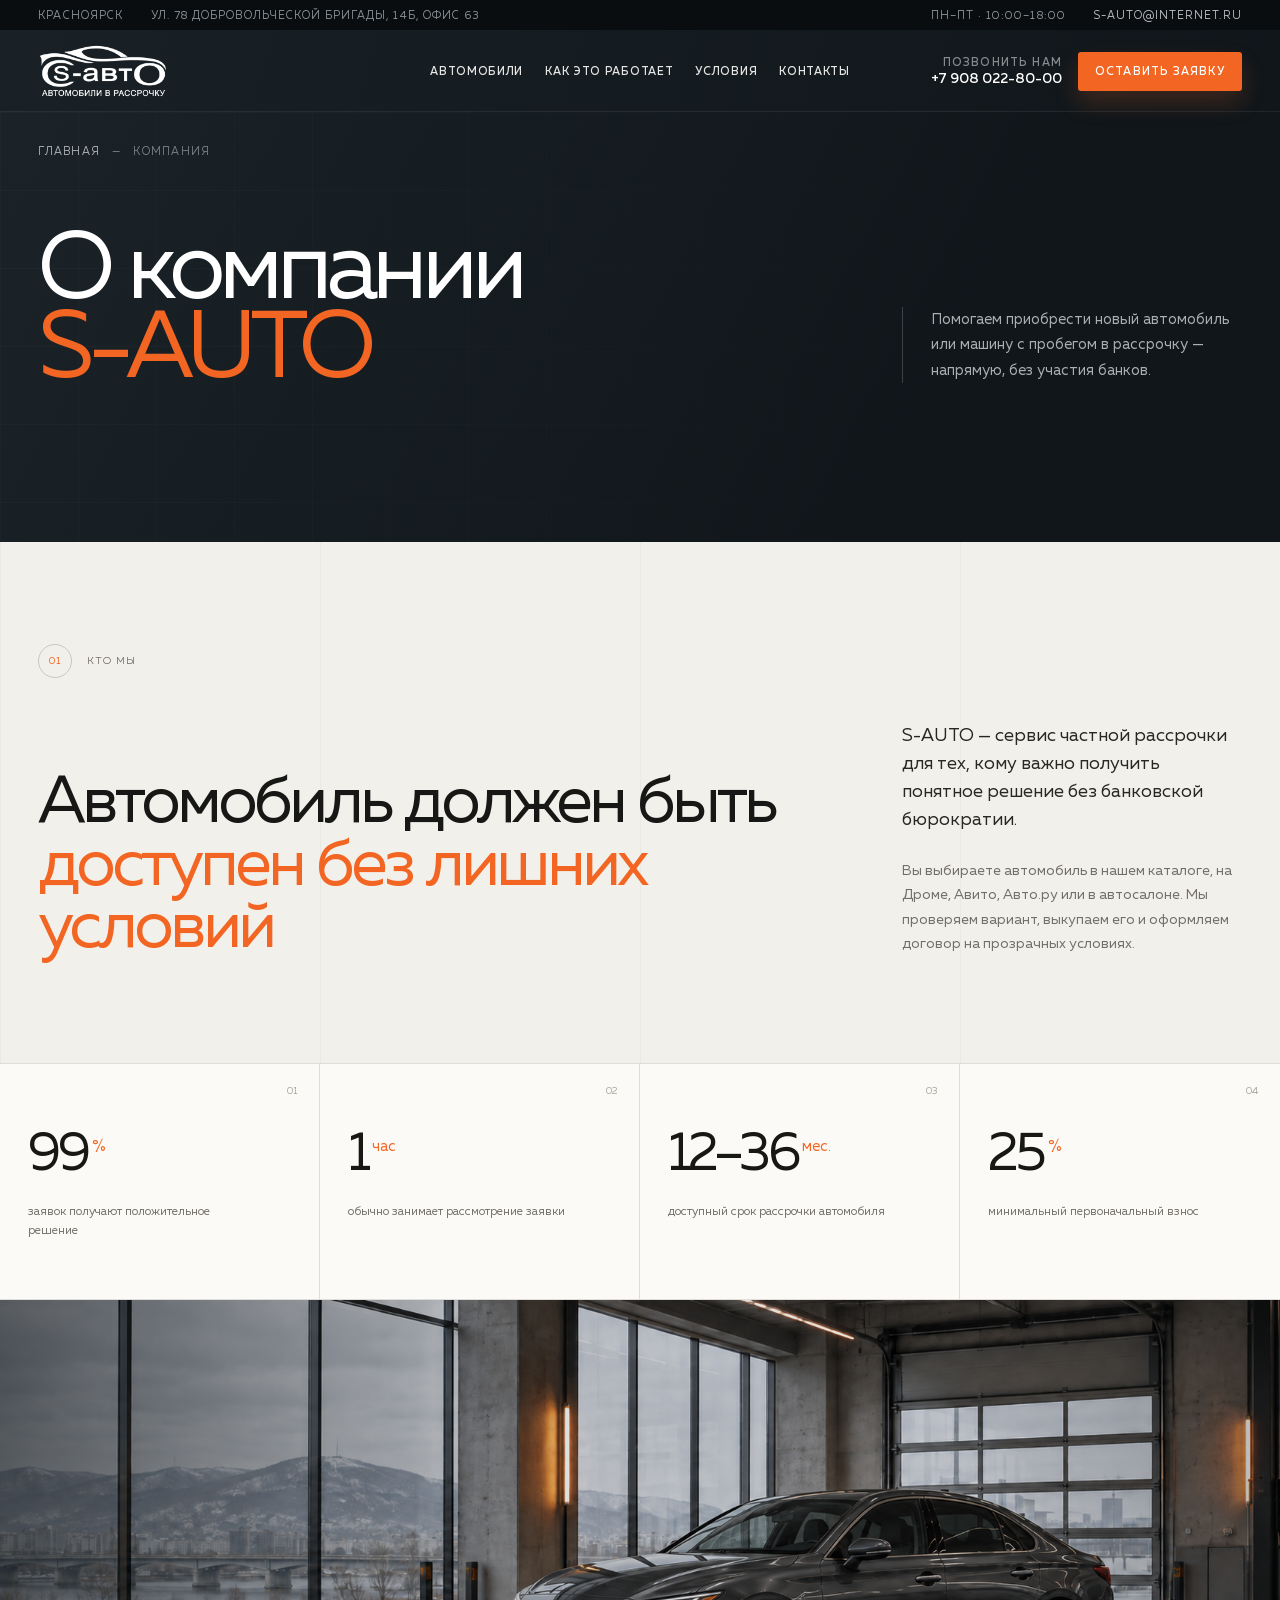
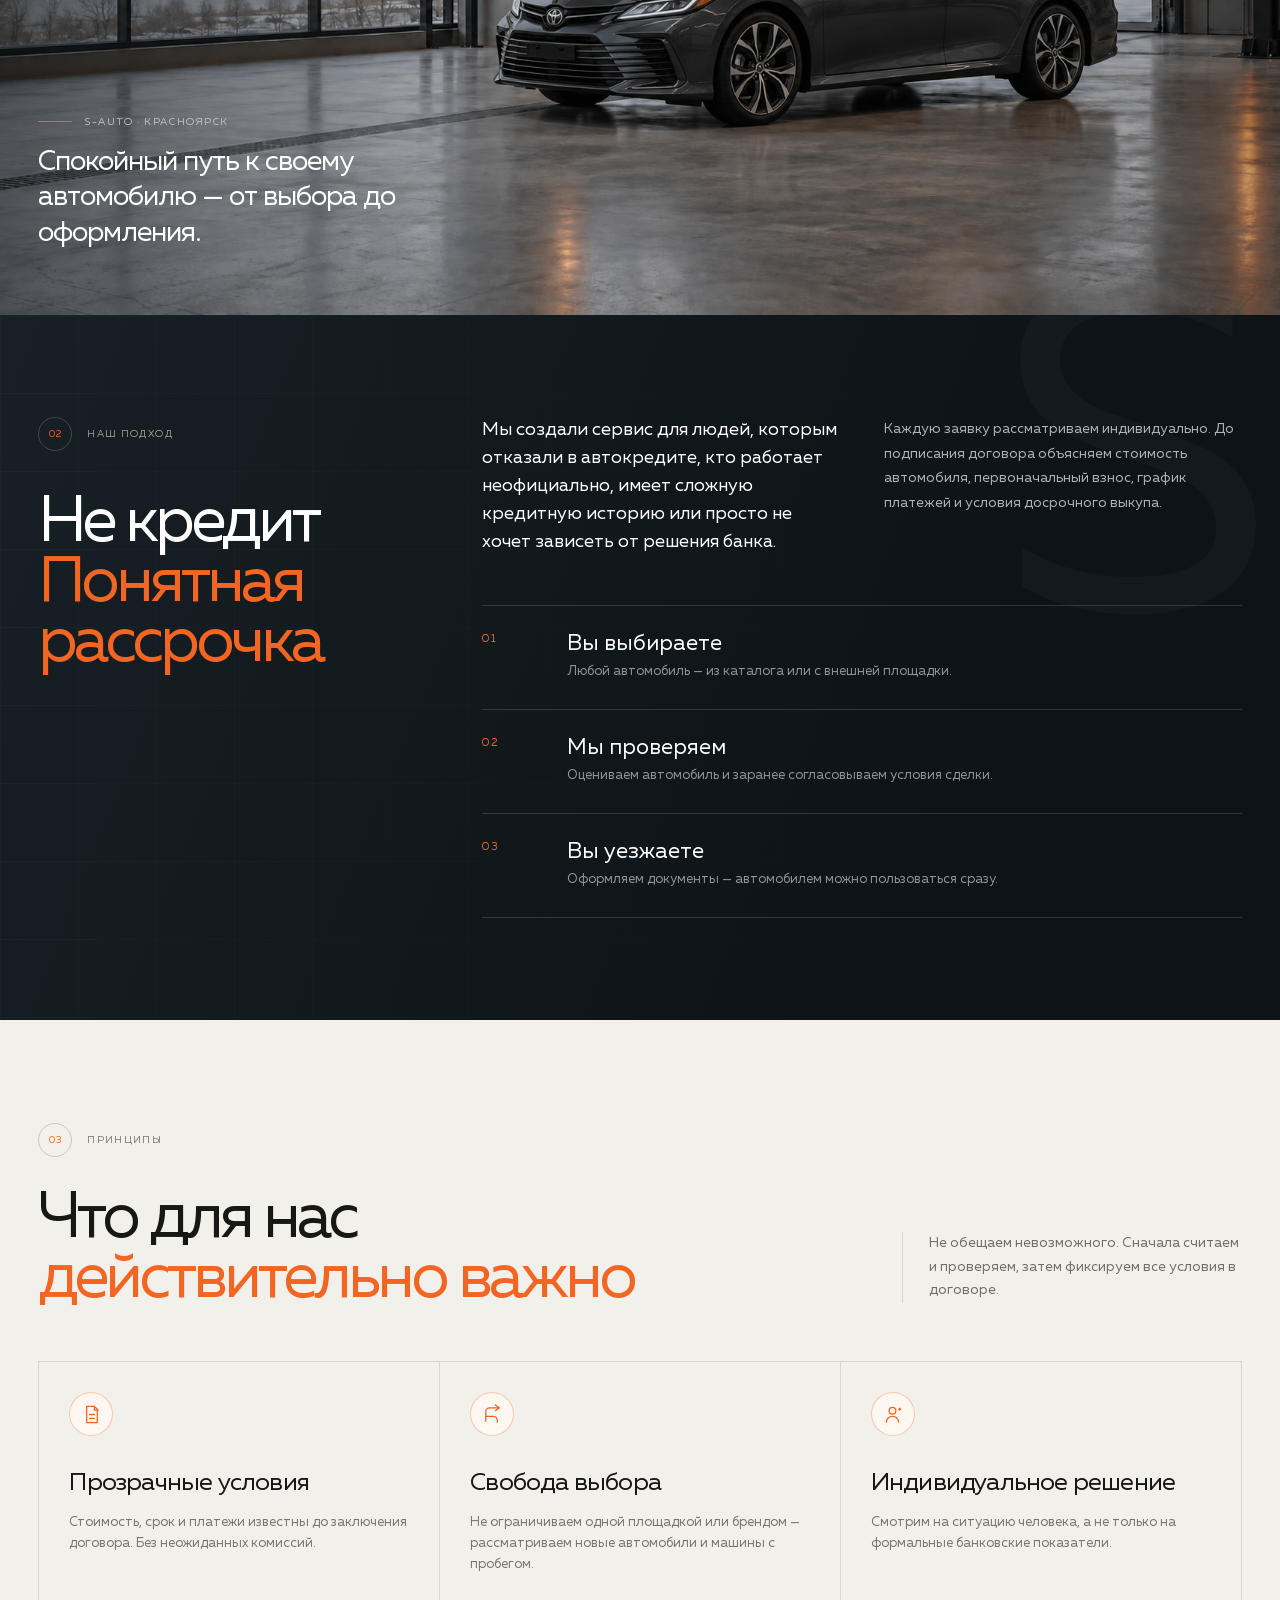
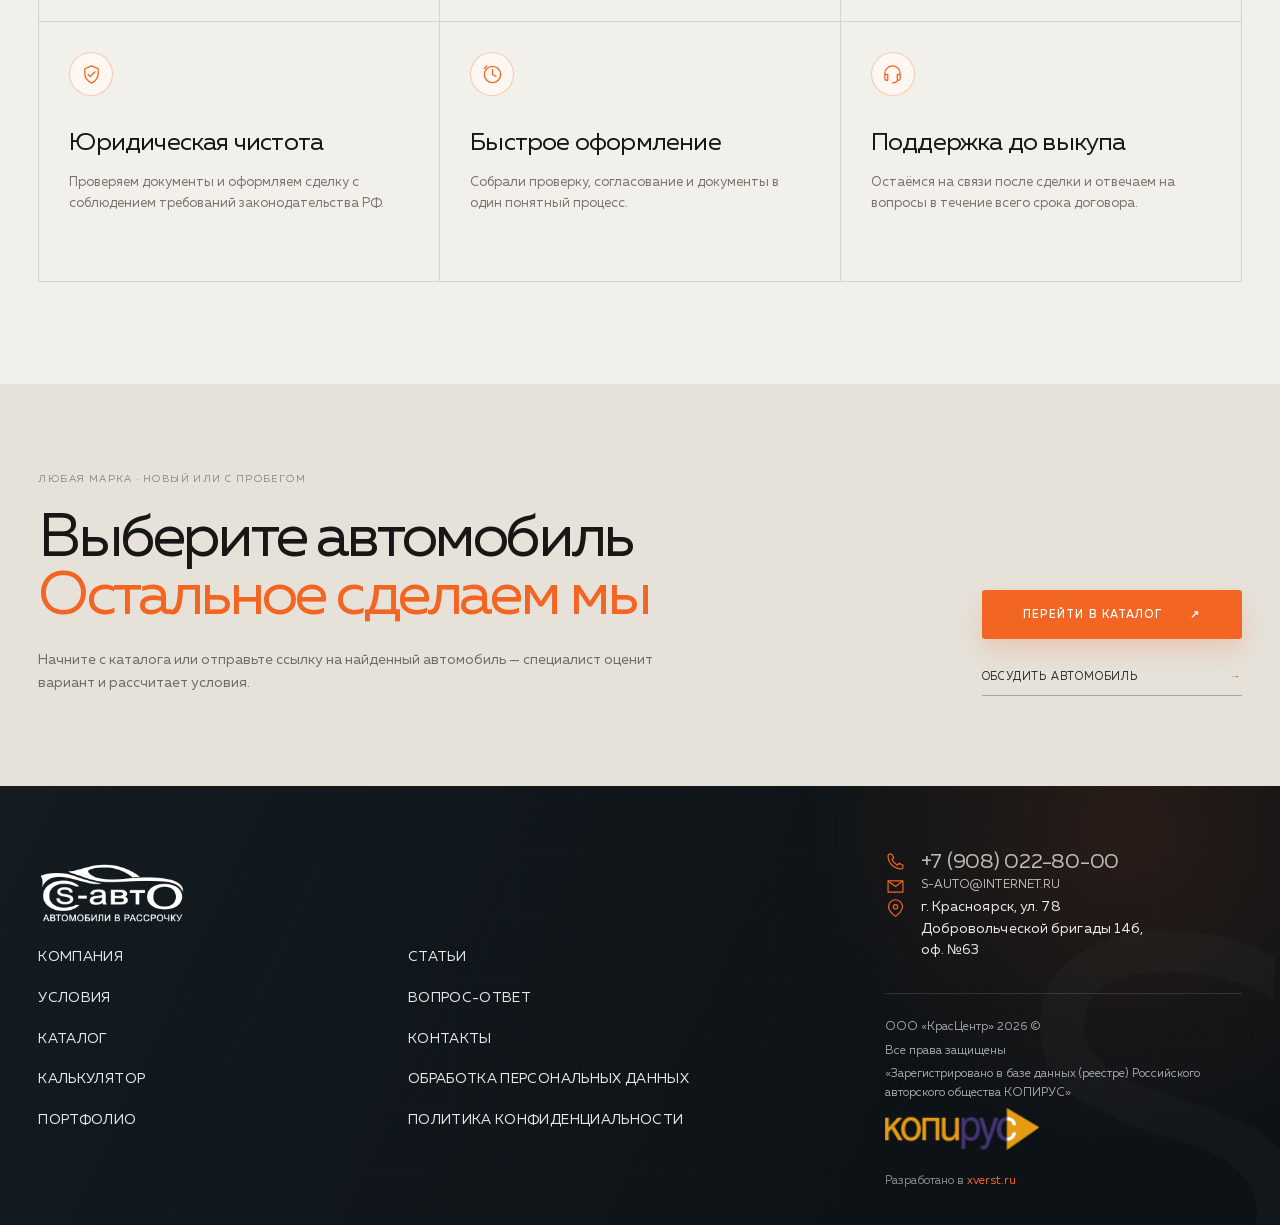
==== commit 0c69a75f: "feat: feature Toyota Camry on about page" ====
--- a/about/index.html
+++ b/about/index.html
@@ -53,7 +53,7 @@
         </section>
 
         <figure class="about-editorial">
-          <img src="../assets/about-editorial-car.png" alt="Автомобиль в современном центре S-AUTO" loading="lazy" />
+          <img src="../assets/about-editorial-car.png?v=2" alt="Toyota Camry в современном центре S-AUTO" loading="lazy" />
           <figcaption>
             <span>S-AUTO · Красноярск</span>
             <p>Спокойный путь к своему автомобилю — от выбора до оформления.</p>
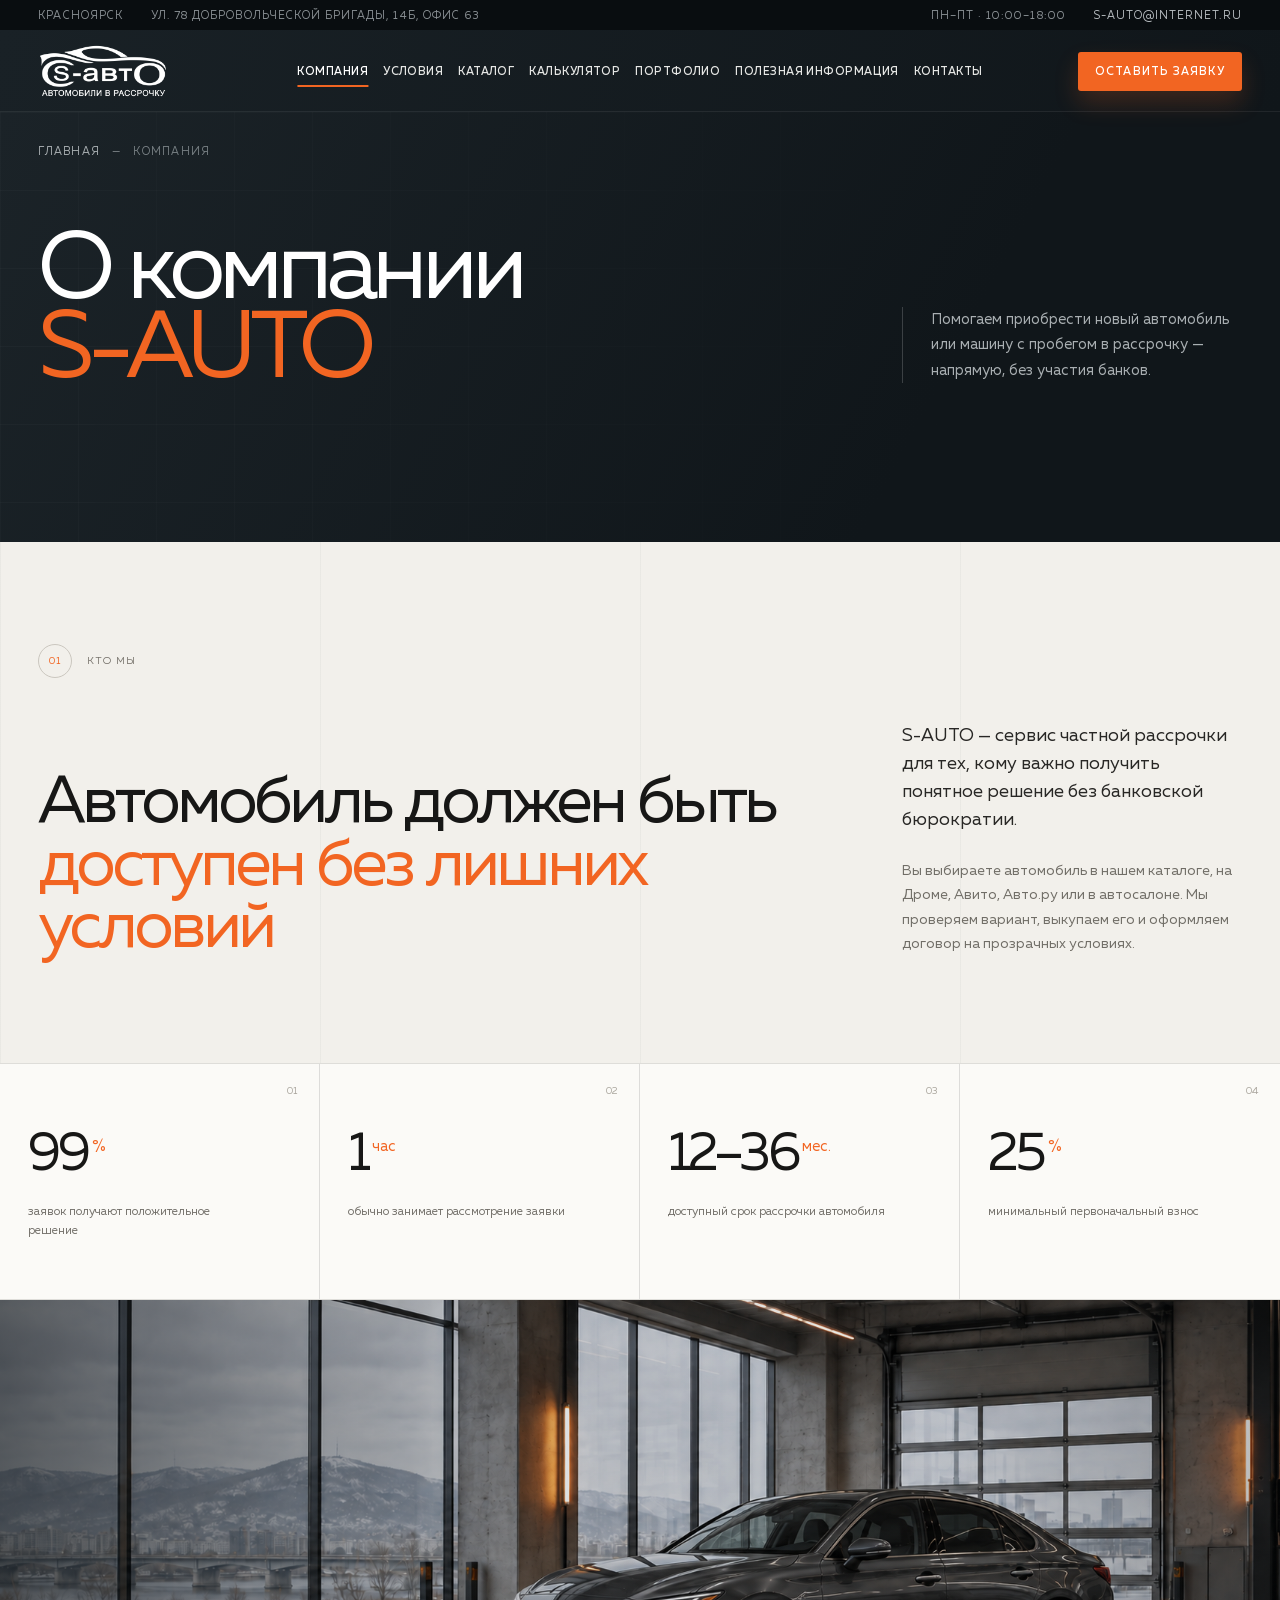
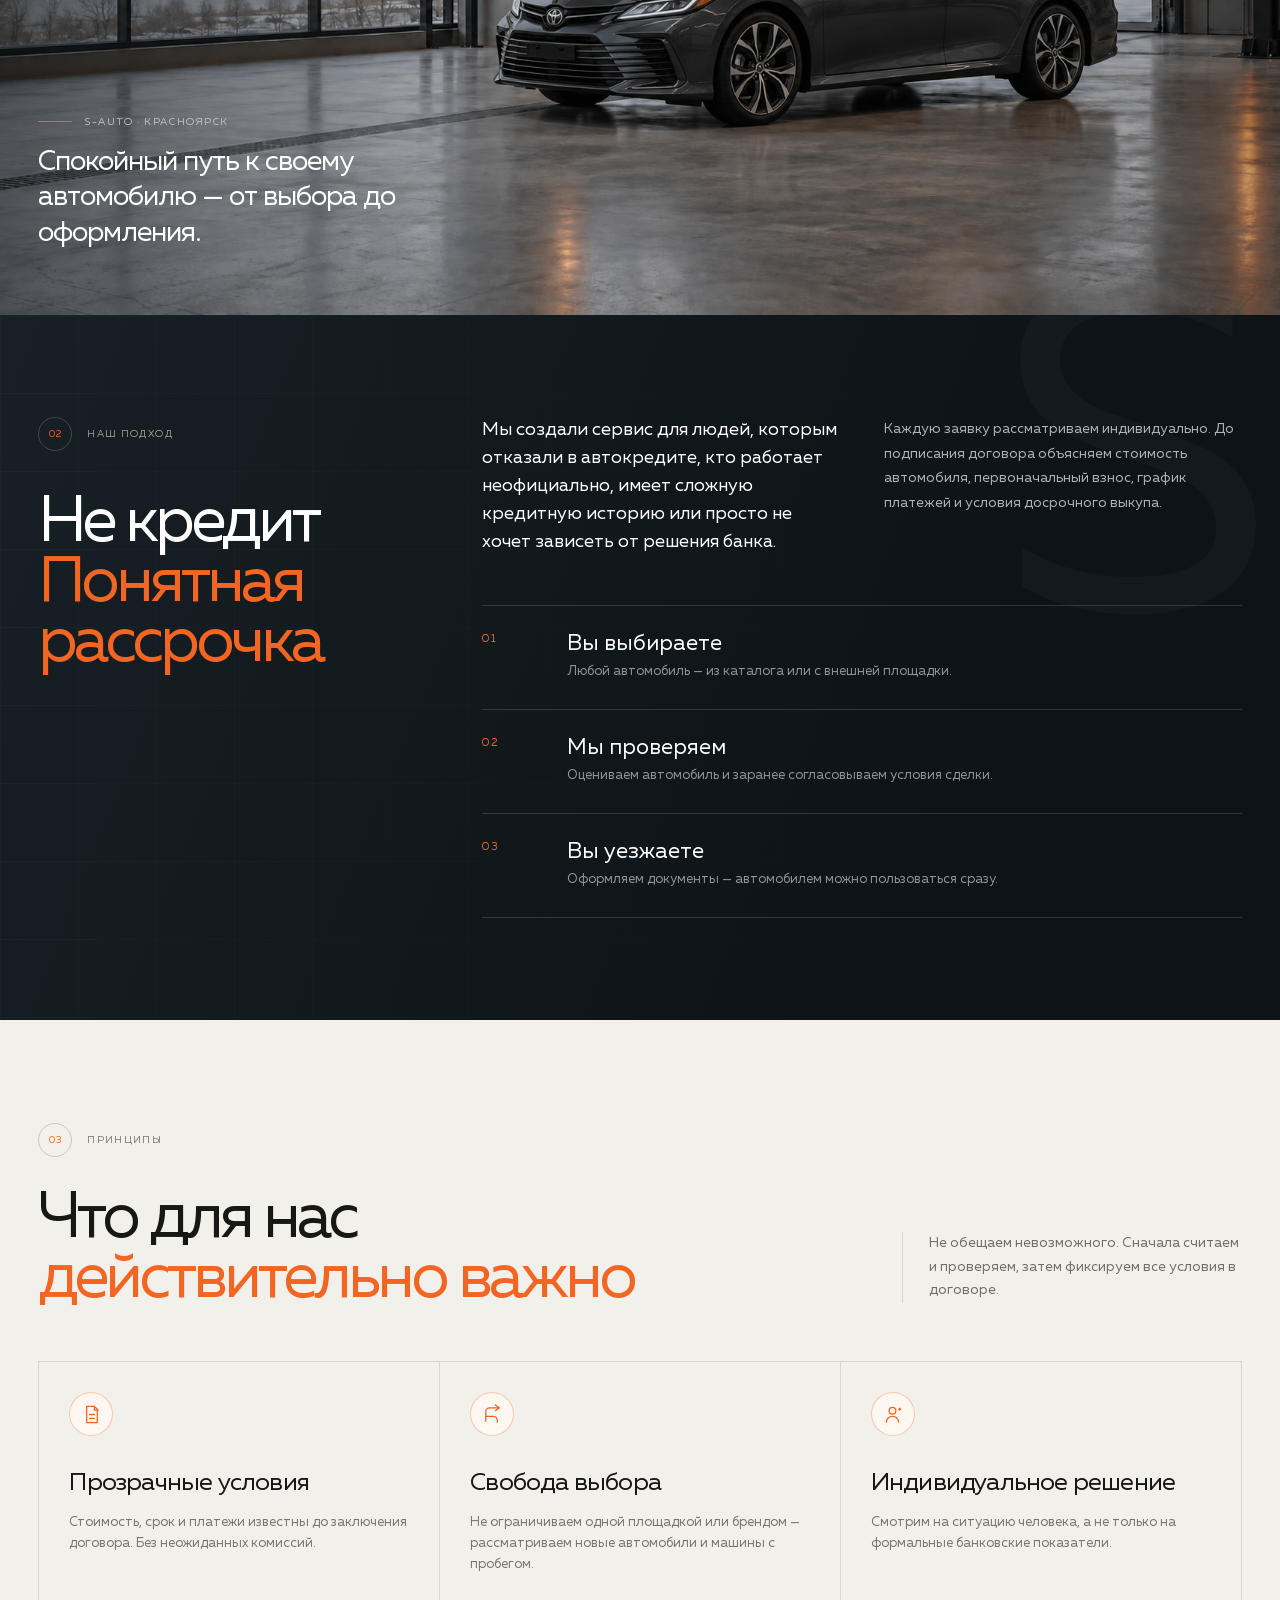
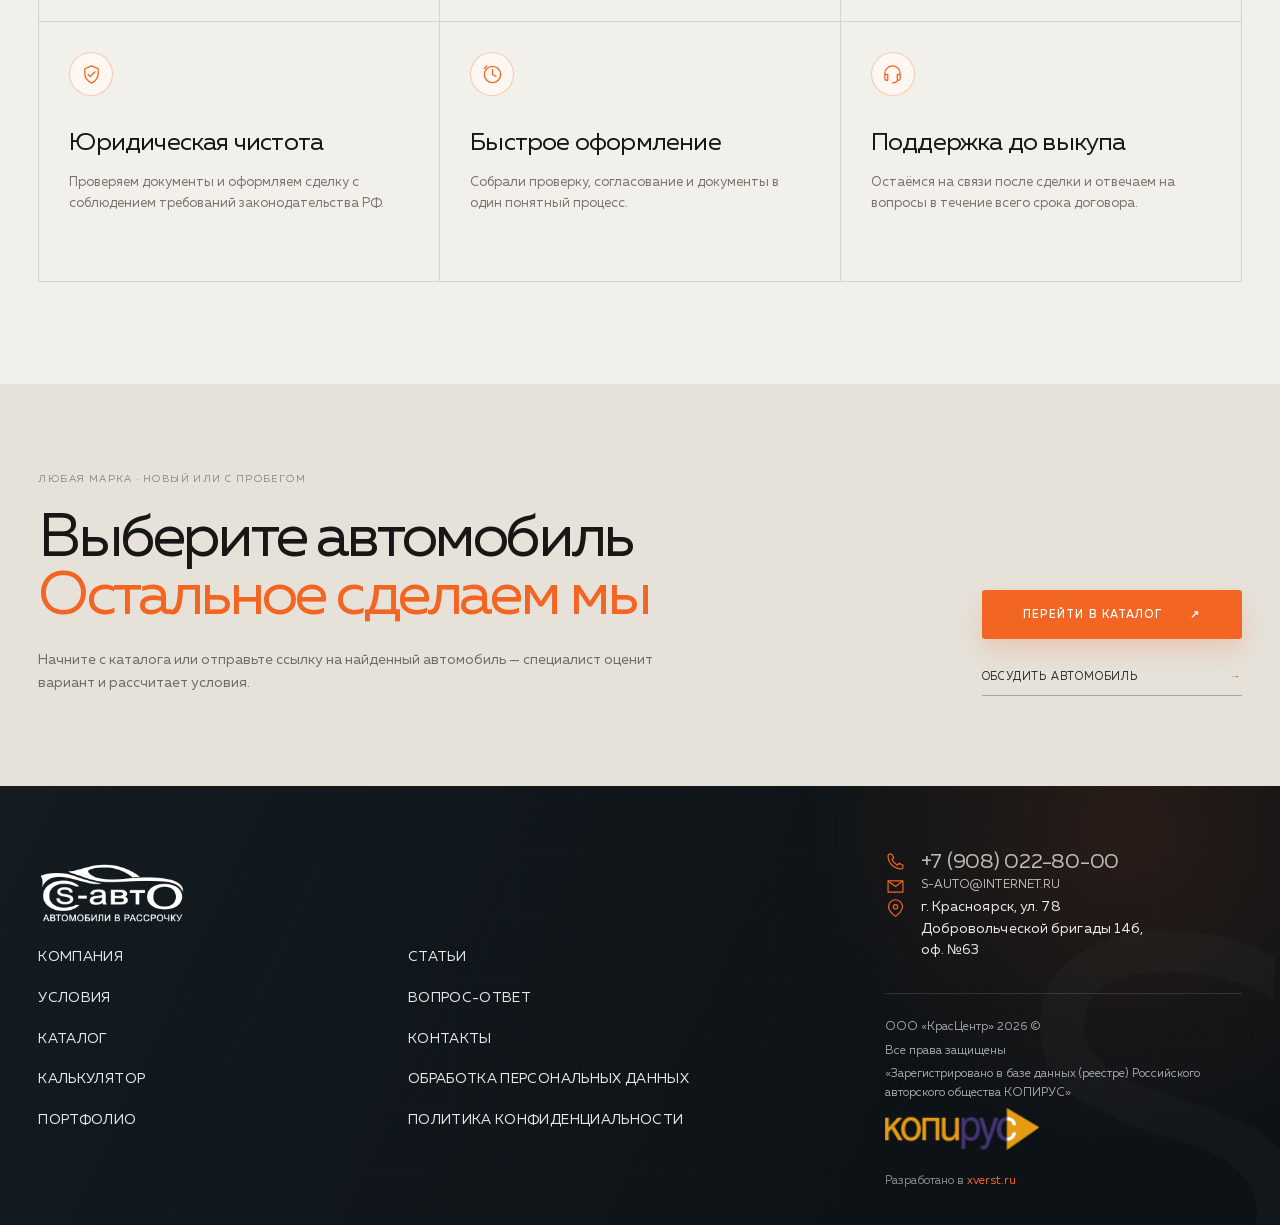
==== commit b49a1661: "Unify site header navigation" ====
--- a/about/index.html
+++ b/about/index.html
@@ -6,7 +6,7 @@
     <meta name="robots" content="noindex, nofollow, noarchive, nosnippet, noimageindex" />
     <meta name="description" content="О компании S-AUTO — автомобили в рассрочку без участия банков в Красноярске." />
     <title>О компании S-AUTO — автомобили в рассрочку</title>
-    <link rel="stylesheet" href="../styles.css?v=20260831-portrait-compact" />
+    <link rel="stylesheet" href="../styles.css?v=20260919-full-nav" />
     <link rel="stylesheet" href="../about.css?v=20260919-3" />
   </head>
   <body class="about-page">
@@ -18,7 +18,7 @@
         <div class="header-main">
           <a class="brand" href="../" aria-label="S-AUTO — на главную"><img class="brand-logo" src="../assets/s-auto-logo-light.png" alt="S-AUTO — автомобили в рассрочку" /></a>
           <nav class="nav" id="main-nav" aria-label="Основная навигация">
-            <a href="../catalog/">Автомобили</a><a href="../#how-it-works">Как это работает</a><a href="../#conditions">Условия</a><a href="#contacts">Контакты</a>
+            <a class="is-active" href="./" aria-current="page">Компания</a><a href="../#conditions">Условия</a><a href="../catalog/">Каталог</a><a href="../calculator/">Калькулятор</a><a href="https://s-auto.company/portfolio/">Портфолио</a><a href="../news/">Полезная информация</a><a href="#contacts">Контакты</a>
             <div class="mobile-nav-info"><p><span>Адрес</span>Красноярск, ул. 78 Добровольческой бригады, 14Б, офис 63</p><p><span>Режим работы</span>ПН–ПТ, 10:00–18:00</p><a class="mobile-phone" href="tel:+79080228000">+7 908 022-80-00</a><button class="button js-open-modal" type="button">Оставить заявку</button></div>
           </nav>
           <div class="header-actions"><a class="phone" href="tel:+79080228000"><span>Позвонить нам</span>+7 908 022-80-00</a><button class="button button-small js-open-modal" type="button">Оставить заявку</button><button class="menu-toggle" type="button" aria-expanded="false" aria-controls="main-nav" aria-label="Открыть меню"><span></span><span></span></button></div>
--- a/styles.css
+++ b/styles.css
@@ -52,10 +52,15 @@
 .utility-bar a{color:#b7bcc0}
 .header-main{background:linear-gradient(105deg,#192126 0%,#10161a 100%);box-shadow:inset 0 -1px rgba(255,255,255,.07)}
 .header-main>.nav>a{color:#e6e7e5}
+.header-main>.nav{gap:clamp(12px,1.5vw,24px)}
+.header-main>.nav>a{font-size:10px;letter-spacing:.45px;white-space:nowrap}
+.header-main>.nav>a.is-active{color:#fff}
+.header-main>.nav>a.is-active::after{right:0}
 .phone{color:#fff}
 .phone span{color:#858b8f}
 .menu-toggle span{background:#fff}
 @media(max-width:1100px){.header-main>.nav.open{background:#151c21}.mobile-nav-info{border-color:rgba(255,255,255,.12)}.mobile-nav-info p{color:#e6e7e5}.mobile-nav-info p span{color:#858b8f}.mobile-phone{color:#fff!important}}
+@media(max-width:1460px) and (min-width:1101px){.header-main>.nav{gap:15px}.header-main>.nav>a{font-size:9px}.header-actions .phone{display:none}}
 
 /* Client readability feedback: no supporting copy below 11px */
 .utility-bar,
@@ -119,6 +124,7 @@
   max-width:1440px;
   margin:0 auto;
 }
+.footer-grid>*{min-width:0}
 .footer-identity{display:flex;flex-direction:column;align-items:flex-start}
 .footer .footer-brand{
   display:inline-flex;
@@ -222,13 +228,13 @@
 @media(max-width:560px){
   .footer{padding:44px var(--content-gutter) 28px}
   .footer::after{right:-76px;bottom:-95px;font-size:300px}
-  .footer-grid{grid-template-columns:1fr 1fr;gap:40px 18px}
+  .footer-grid{grid-template-columns:minmax(0,1fr) minmax(0,1fr);gap:40px 18px}
   .footer .footer-brand{margin-bottom:10px}
   .footer-brand .brand-logo{width:142px}
   .footer-nav-secondary{padding-top:83px}
   .footer-identity{padding-right:16px;border-right:0}
   .footer-nav{gap:17px}
-  .footer-nav a{font-size:11px;line-height:1.45;letter-spacing:.18px}
+  .footer-nav a{font-size:11px;line-height:1.45;letter-spacing:.18px;overflow-wrap:anywhere}
   .footer-nav a::before{display:none}
   .footer-nav a:hover{transform:none}
   .footer-contact{display:flex;grid-column:1/-1;gap:0;padding-top:32px}
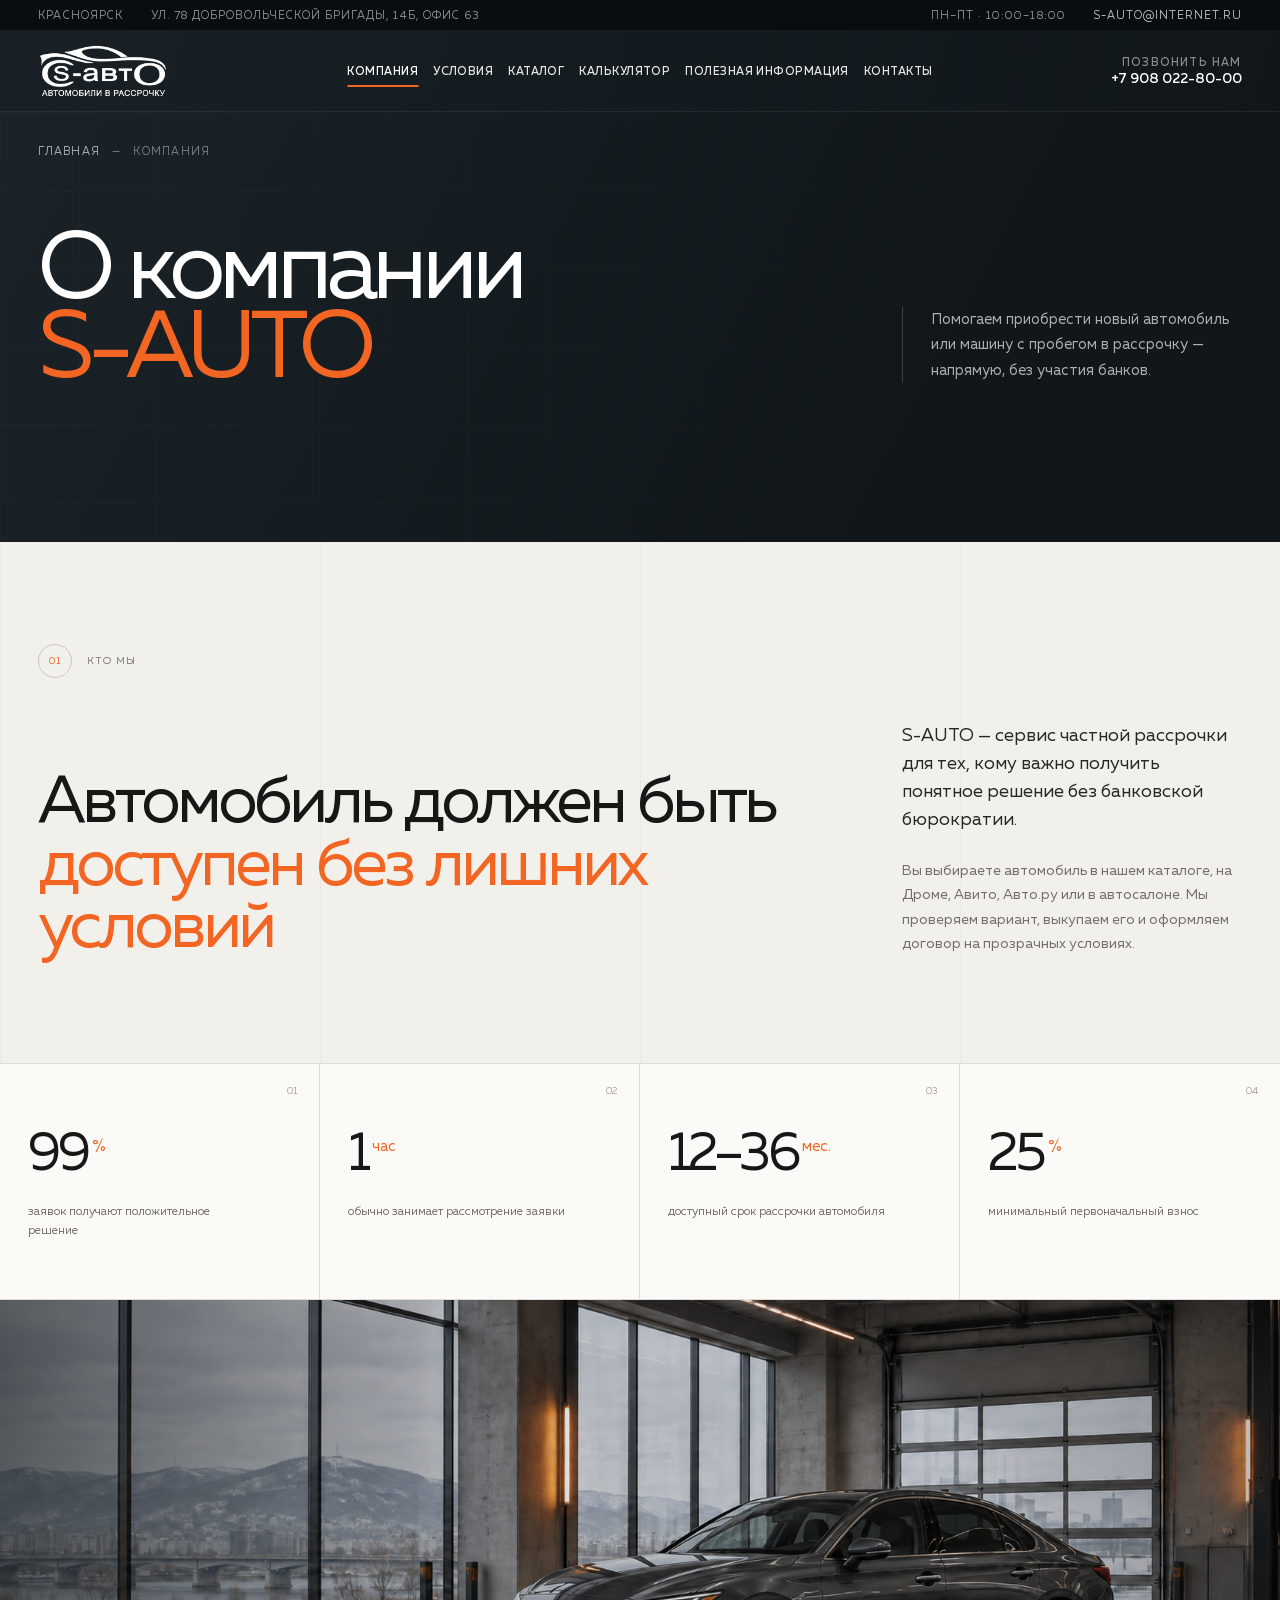
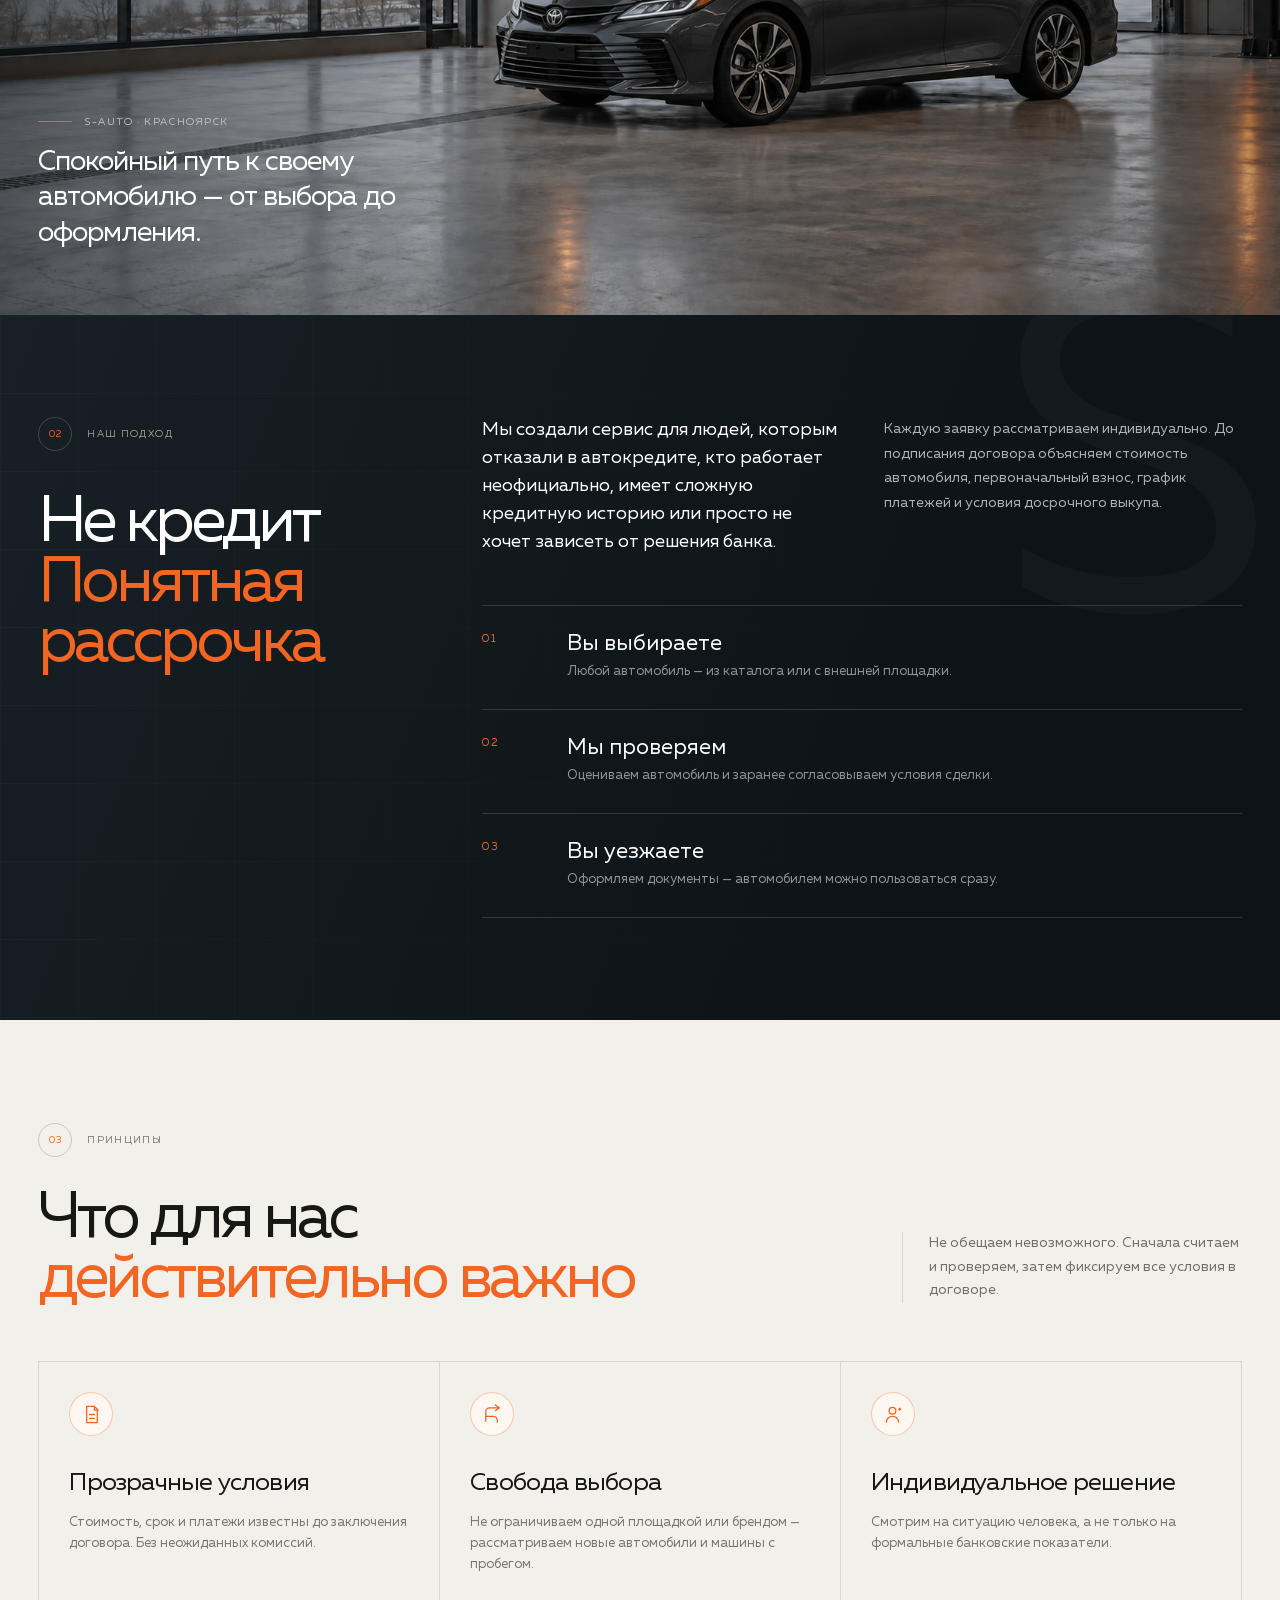
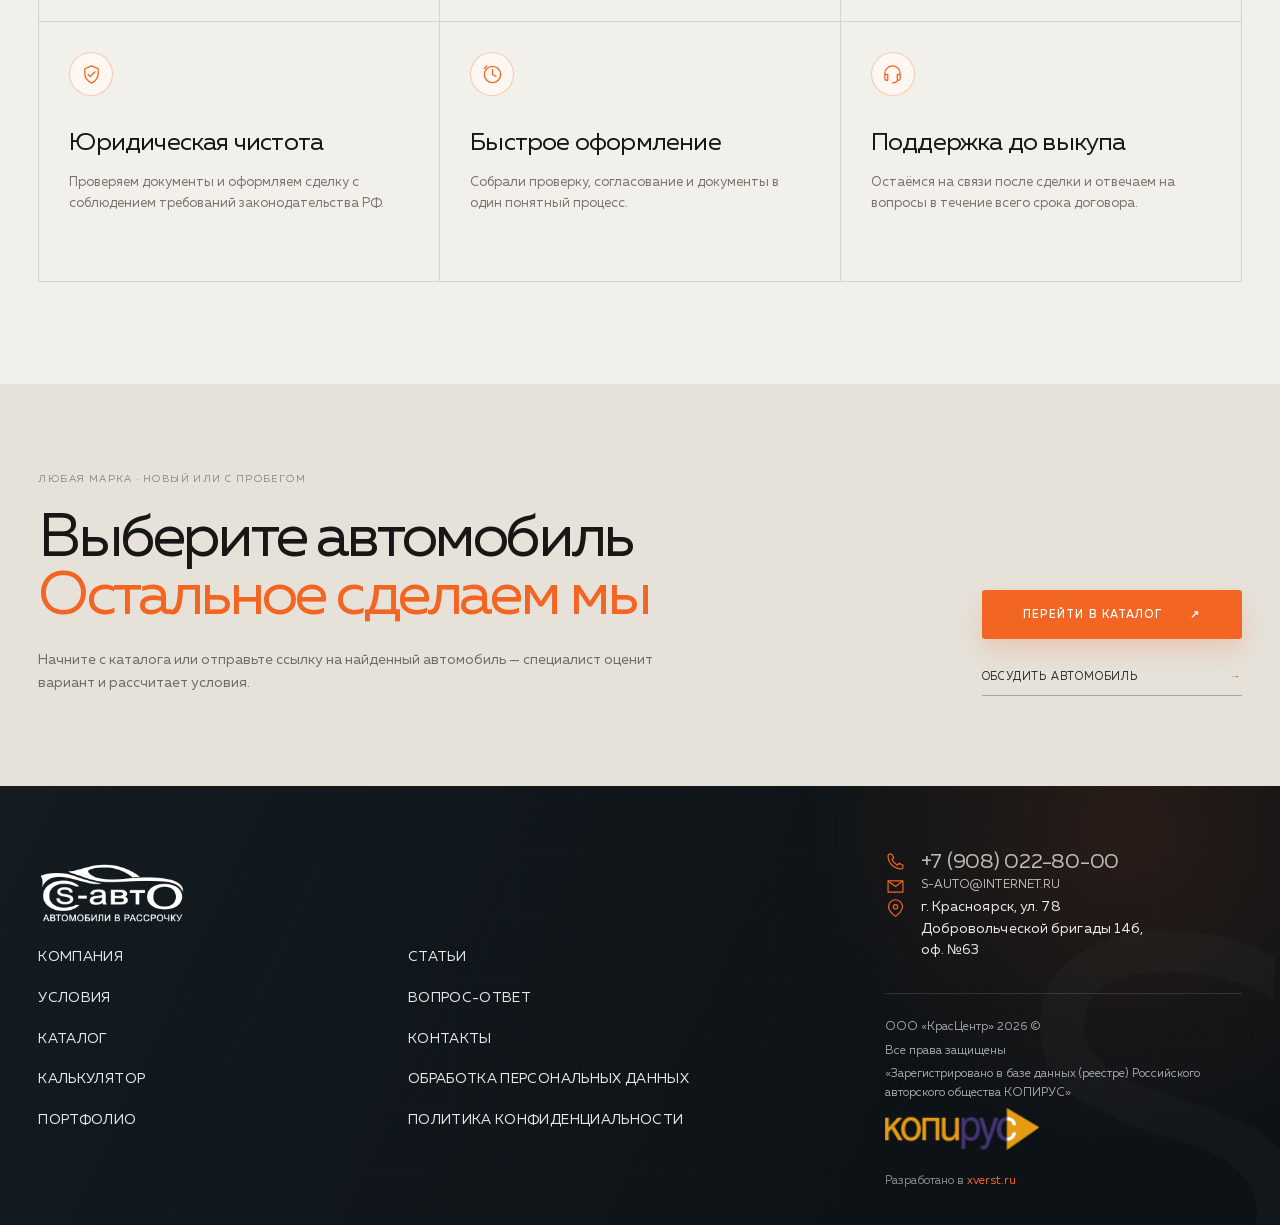
==== commit dcc1da05: "Unify typography and simplify header navigation" ====
--- a/about/index.html
+++ b/about/index.html
@@ -6,7 +6,7 @@
     <meta name="robots" content="noindex, nofollow, noarchive, nosnippet, noimageindex" />
     <meta name="description" content="О компании S-AUTO — автомобили в рассрочку без участия банков в Красноярске." />
     <title>О компании S-AUTO — автомобили в рассрочку</title>
-    <link rel="stylesheet" href="../styles.css?v=20260919-full-nav" />
+    <link rel="stylesheet" href="../styles.css?v=20260919-type" />
     <link rel="stylesheet" href="../about.css?v=20260919-3" />
   </head>
   <body class="about-page">
@@ -18,7 +18,7 @@
         <div class="header-main">
           <a class="brand" href="../" aria-label="S-AUTO — на главную"><img class="brand-logo" src="../assets/s-auto-logo-light.png" alt="S-AUTO — автомобили в рассрочку" /></a>
           <nav class="nav" id="main-nav" aria-label="Основная навигация">
-            <a class="is-active" href="./" aria-current="page">Компания</a><a href="../#conditions">Условия</a><a href="../catalog/">Каталог</a><a href="../calculator/">Калькулятор</a><a href="https://s-auto.company/portfolio/">Портфолио</a><a href="../news/">Полезная информация</a><a href="#contacts">Контакты</a>
+            <a class="is-active" href="./" aria-current="page">Компания</a><a href="../#conditions">Условия</a><a href="../catalog/">Каталог</a><a href="../calculator/">Калькулятор</a><a href="../news/">Полезная информация</a><a href="#contacts">Контакты</a>
             <div class="mobile-nav-info"><p><span>Адрес</span>Красноярск, ул. 78 Добровольческой бригады, 14Б, офис 63</p><p><span>Режим работы</span>ПН–ПТ, 10:00–18:00</p><a class="mobile-phone" href="tel:+79080228000">+7 908 022-80-00</a><button class="button js-open-modal" type="button">Оставить заявку</button></div>
           </nav>
           <div class="header-actions"><a class="phone" href="tel:+79080228000"><span>Позвонить нам</span>+7 908 022-80-00</a><button class="button button-small js-open-modal" type="button">Оставить заявку</button><button class="menu-toggle" type="button" aria-expanded="false" aria-controls="main-nav" aria-label="Открыть меню"><span></span><span></span></button></div>
--- a/styles.css
+++ b/styles.css
@@ -56,11 +56,11 @@
 .header-main>.nav>a{font-size:10px;letter-spacing:.45px;white-space:nowrap}
 .header-main>.nav>a.is-active{color:#fff}
 .header-main>.nav>a.is-active::after{right:0}
-.phone{color:#fff}
-.phone span{color:#858b8f}
+.header .phone{color:#fff}
+.header .phone span{color:#858b8f}
 .menu-toggle span{background:#fff}
 @media(max-width:1100px){.header-main>.nav.open{background:#151c21}.mobile-nav-info{border-color:rgba(255,255,255,.12)}.mobile-nav-info p{color:#e6e7e5}.mobile-nav-info p span{color:#858b8f}.mobile-phone{color:#fff!important}}
-@media(max-width:1460px) and (min-width:1101px){.header-main>.nav{gap:15px}.header-main>.nav>a{font-size:9px}.header-actions .phone{display:none}}
+@media(max-width:1460px) and (min-width:1101px){.header-main>.nav{gap:15px}.header-main>.nav>a{font-size:9px}.header-actions .button{display:none}}
 
 /* Client readability feedback: no supporting copy below 11px */
 .utility-bar,
@@ -1204,6 +1204,24 @@
   .faq-action .button{width:100%}
 }
 
+/* Unified typography: all pages use the same Muller family as the home page. */
+body,
+button,
+input,
+select,
+textarea,
+.brand-mark,
+.hero h1 em,
+.footer h2 em,
+.next-section::after,
+.modal input{
+  font-family:Muller,sans-serif;
+}
+.hero h1 em,
+.footer h2 em{
+  font-style:normal;
+}
+
 /* Closing contact block */
 .contact-section{
   position:relative;
